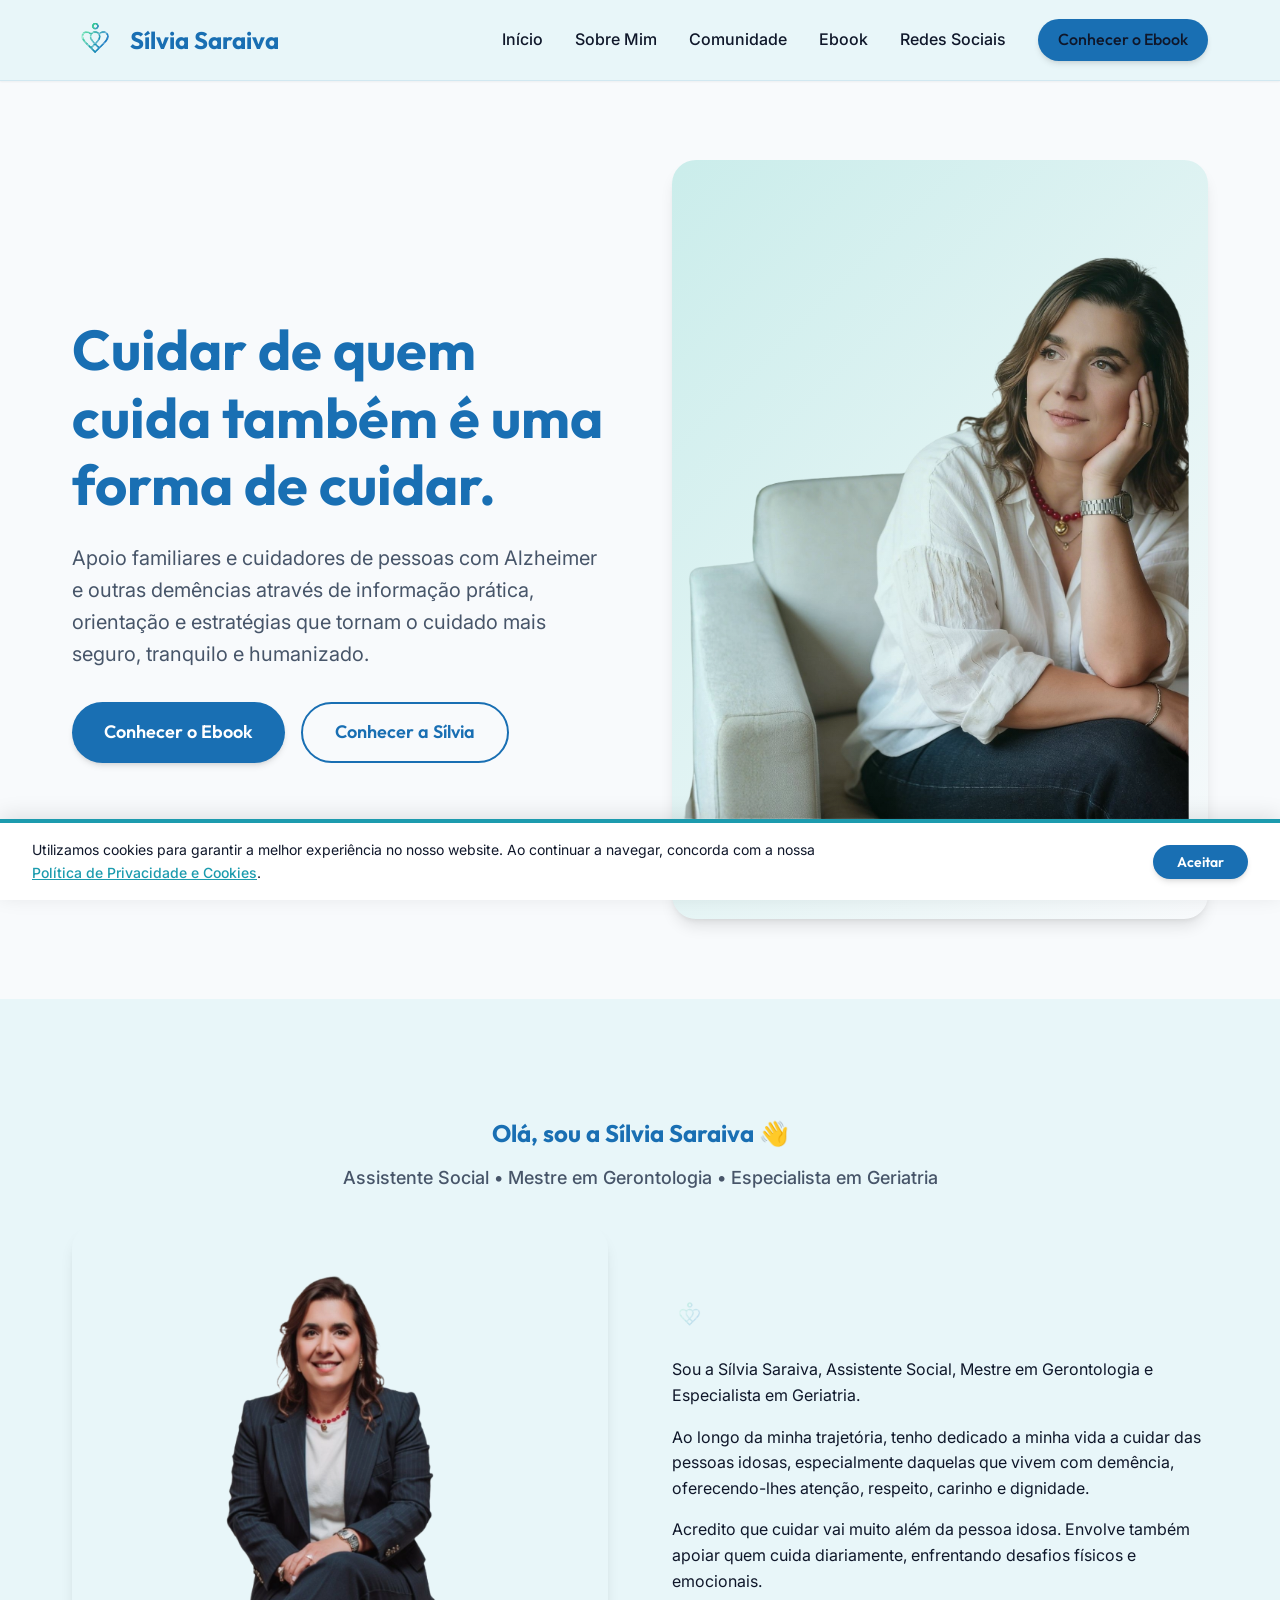
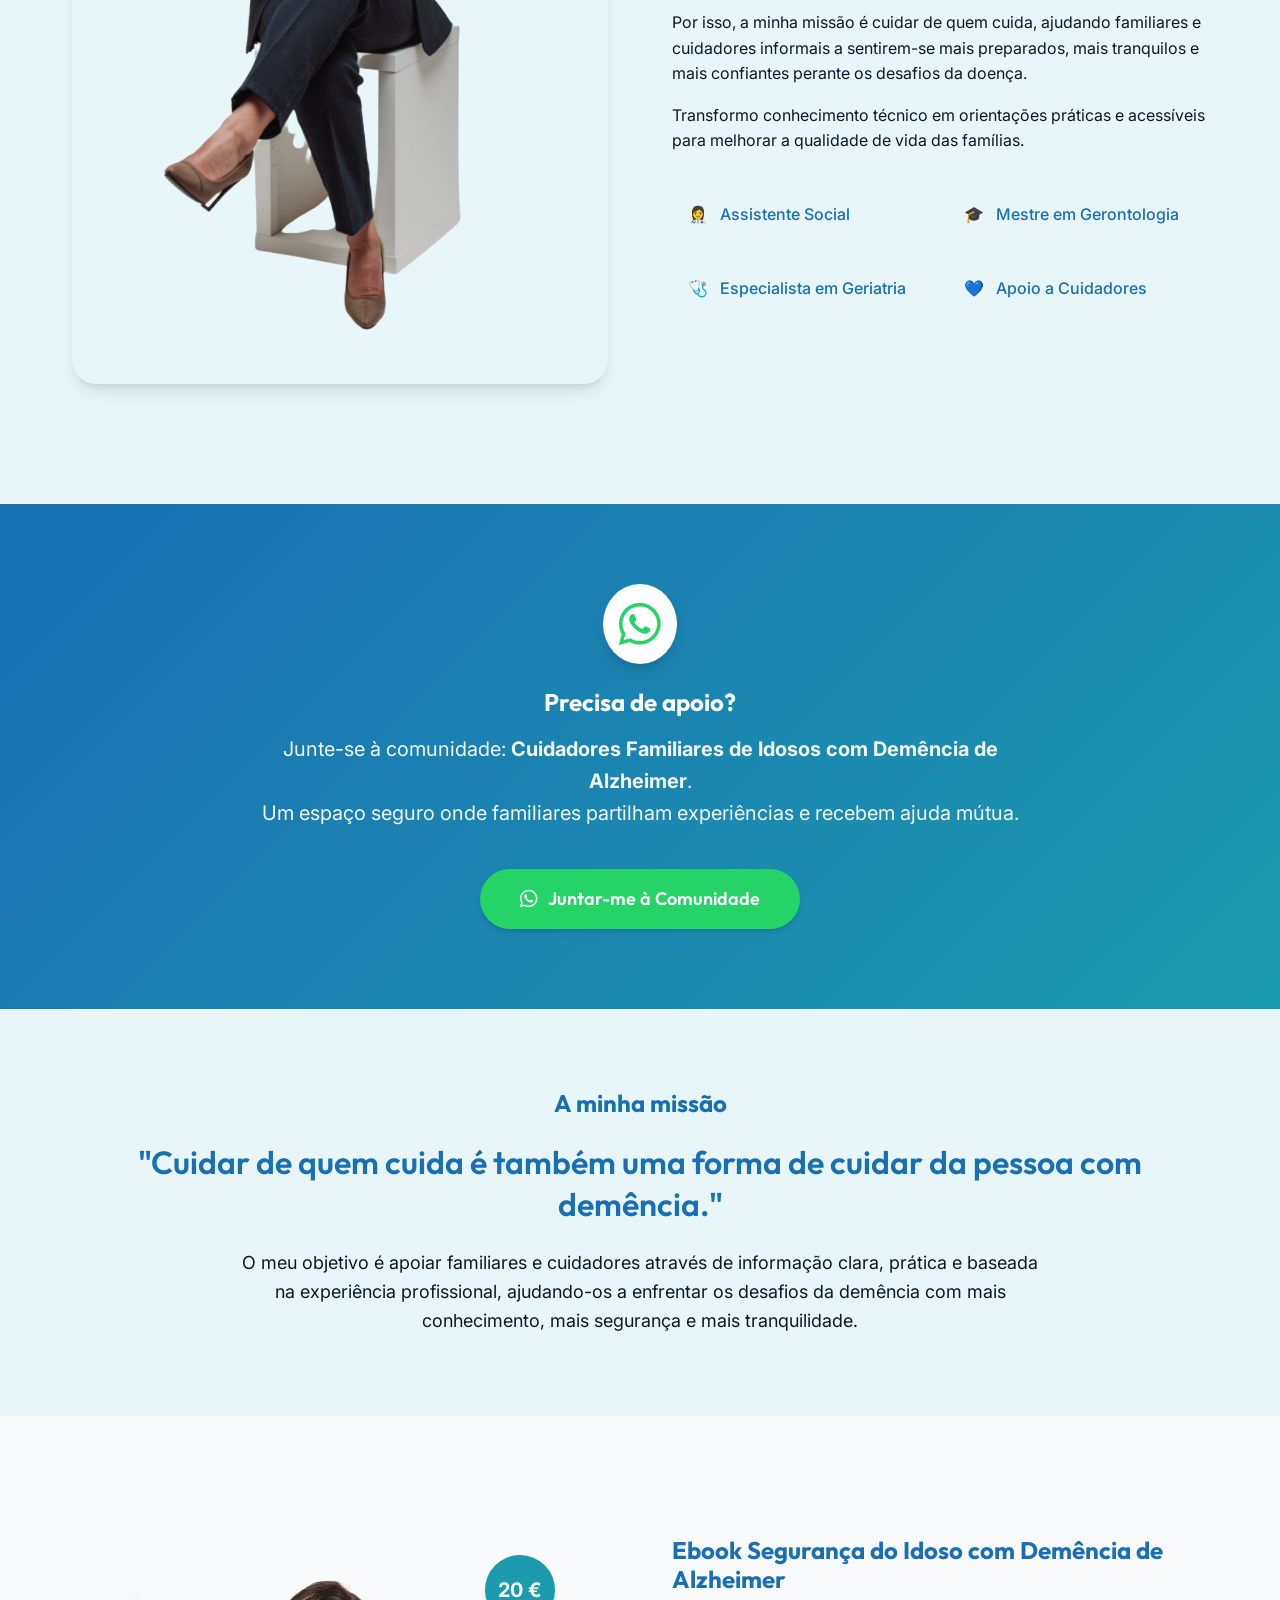
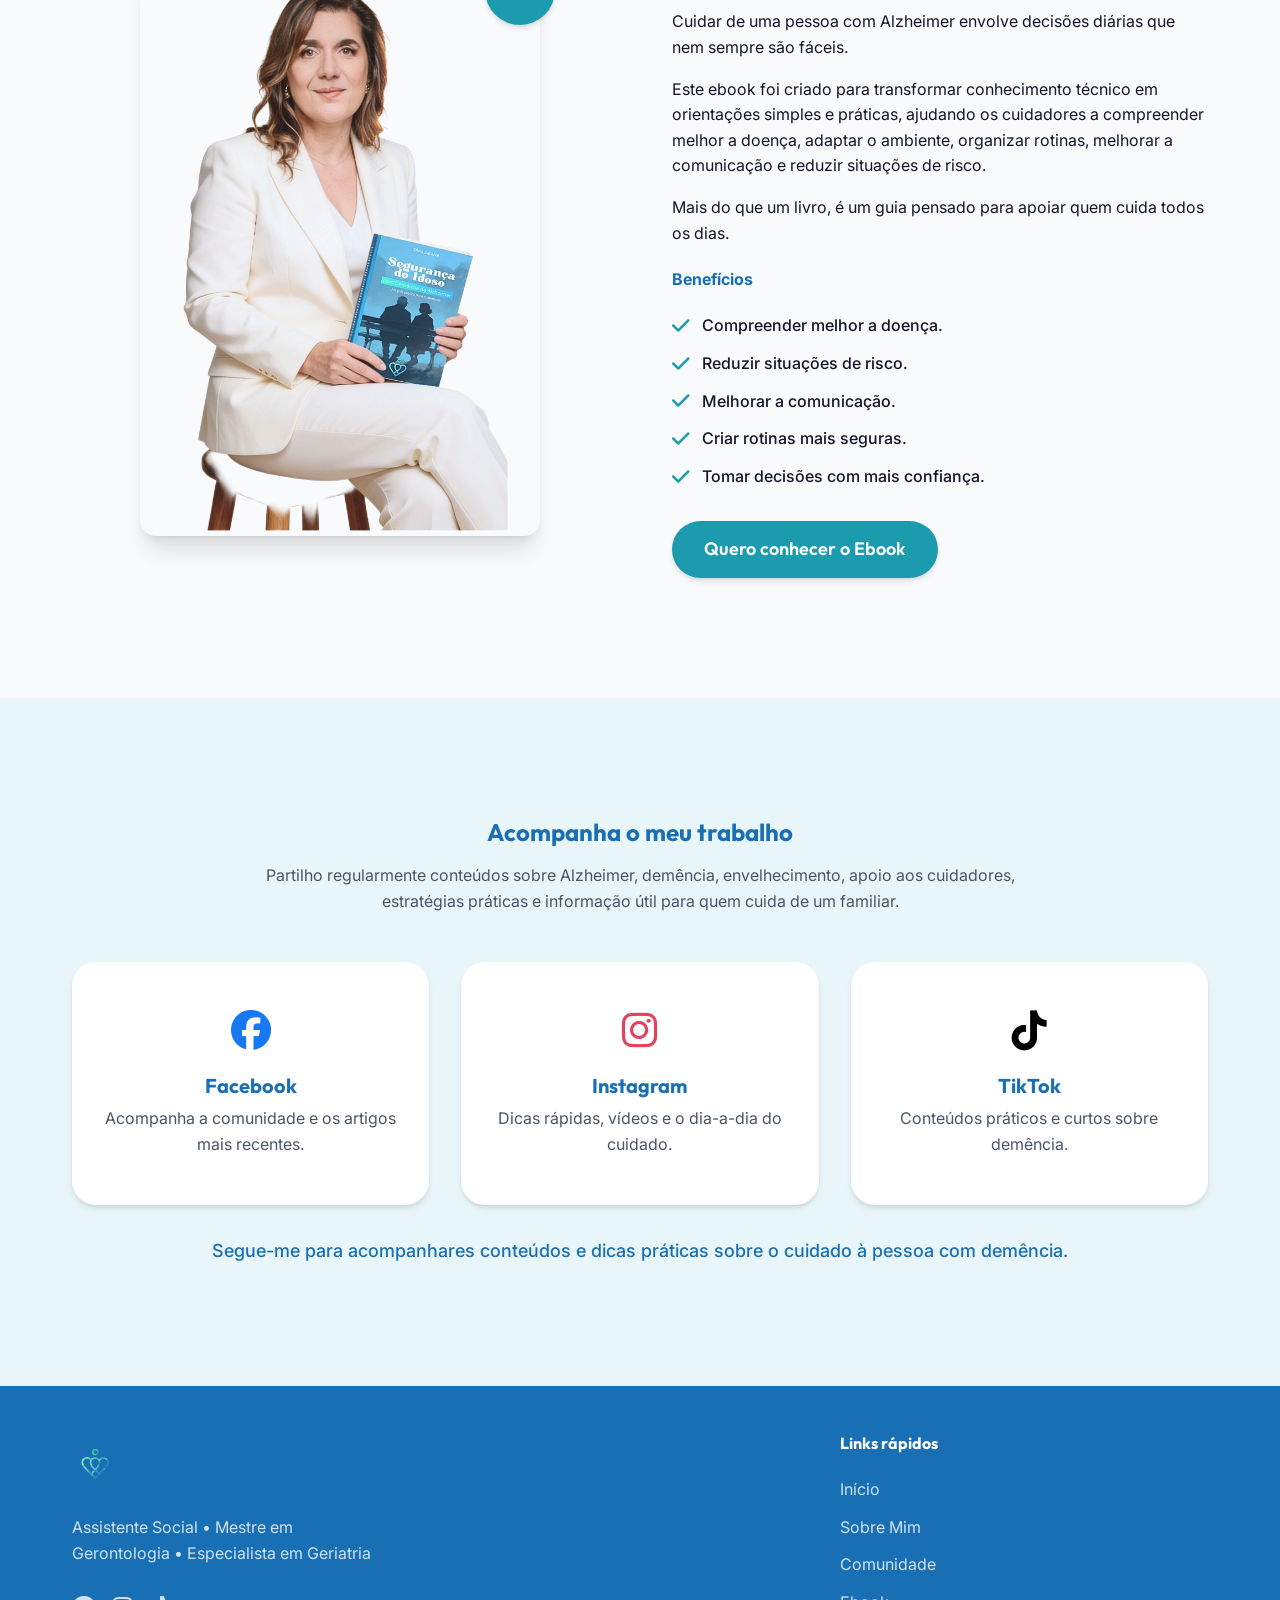
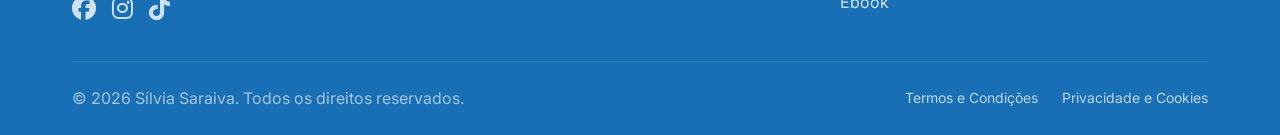
==== silvia-saraiva/index.html @ 33217991 "Add files via upload" ====
<!DOCTYPE html>
<html lang="pt-PT">
<head>
  <meta charset="UTF-8">
  <meta name="viewport" content="width=device-width, initial-scale=1.0">
  <title>Sílvia Saraiva - Apoio a Familiares e Cuidadores</title>
  <meta name="description" content="Assistente Social, Mestre em Gerontologia e Especialista em Geriatria. Apoio a familiares e cuidadores de pessoas com Alzheimer e outras demências.">
  
  <!-- Fonts -->
  <link rel="preconnect" href="https://fonts.googleapis.com">
  <link rel="preconnect" href="https://fonts.gstatic.com" crossorigin>
  <link href="https://fonts.googleapis.com/css2?family=Inter:wght@400;500;600&family=Outfit:wght@500;600;700&display=swap" rel="stylesheet">
  
  <!-- Icons -->
  <link rel="stylesheet" href="https://cdnjs.cloudflare.com/ajax/libs/font-awesome/6.4.0/css/all.min.css">
  
  <!-- CSS -->
  <link rel="stylesheet" href="css/variables.css">
  <link rel="stylesheet" href="css/styles.css">
</head>
<body>

  <!-- Navbar -->
  <nav class="navbar">
    <div class="container">
      <a href="#" class="logo" style="display: flex; align-items: center; gap: 0.75rem;">
        <img src="assets/images/media__1782418586948.png" alt="Sílvia Saraiva Logo" style="height: 65px;">
        <span style="font-size: 1.5rem; font-weight: 700; color: var(--color-primary);">Sílvia Saraiva</span>
      </a>
      
      <button class="mobile-menu-btn">
        <i class="fa-solid fa-bars"></i>
      </button>

      <ul class="nav-links">
        <li><a href="#inicio">Início</a></li>
        <li><a href="#sobre">Sobre Mim</a></li>
        <li><a href="#comunidade">Comunidade</a></li>
        <li><a href="#ebook">Ebook</a></li>
        <li><a href="#redes-sociais">Redes Sociais</a></li>
        <li>
          <a href="ebook.html" class="btn btn-primary nav-cta">Conhecer o Ebook</a>
        </li>
      </ul>
    </div>
  </nav>

  <!-- 1. Hero Section -->
  <section id="inicio" class="hero">
    <div class="container grid-2">
      <div class="hero-content fade-in">
        <h1>Cuidar de quem cuida também é uma forma de cuidar.</h1>
        <p>Apoio familiares e cuidadores de pessoas com Alzheimer e outras demências através de informação prática, orientação e estratégias que tornam o cuidado mais seguro, tranquilo e humanizado.</p>
        <div class="hero-btns">
          <a href="ebook.html" class="btn btn-primary">Conhecer o Ebook</a>
          <a href="#sobre" class="btn btn-secondary">Conhecer a Sílvia</a>
        </div>
      </div>
      <div class="hero-image-wrapper fade-in">
        <img src="assets/images/media__1782418587481.png" alt="Sílvia Saraiva" loading="lazy">
      </div>
    </div>
  </section>

  <!-- 2. Quem sou eu -->
  <section id="sobre" class="section-light">
    <div class="container">
      <div class="text-center mb-4 fade-in">
        <h2>Olá, sou a Sílvia Saraiva 👋</h2>
        <p class="text-muted text-primary" style="font-weight: 500; font-size: 1.125rem;">Assistente Social • Mestre em Gerontologia • Especialista em Geriatria</p>
      </div>

      <div class="grid-2 mt-4 fade-in">
        <div class="about-image-wrapper">
          <img src="assets/images/media__1782418587384.png" alt="Sílvia Saraiva" class="about-image" loading="lazy">
        </div>
        
        <div class="about-content">
          <img src="assets/images/media__1782418586948.png" alt="Logo Detalhe" style="height: 50px; opacity: 0.2; margin-bottom: 1rem;">
          <p class="mb-2">Sou a Sílvia Saraiva, Assistente Social, Mestre em Gerontologia e Especialista em Geriatria.</p>
          <p class="mb-2">Ao longo da minha trajetória, tenho dedicado a minha vida a cuidar das pessoas idosas, especialmente daquelas que vivem com demência, oferecendo-lhes atenção, respeito, carinho e dignidade.</p>
          <p class="mb-2">Acredito que cuidar vai muito além da pessoa idosa. Envolve também apoiar quem cuida diariamente, enfrentando desafios físicos e emocionais.</p>
          <p class="mb-2">Por isso, a minha missão é cuidar de quem cuida, ajudando familiares e cuidadores informais a sentirem-se mais preparados, mais tranquilos e mais confiantes perante os desafios da doença.</p>
          <p class="mb-3">Transformo conhecimento técnico em orientações práticas e acessíveis para melhorar a qualidade de vida das famílias.</p>
          
          <div class="about-cards">
            <div class="about-card-mini">
              <span>👩‍⚕️</span> Assistente Social
            </div>
            <div class="about-card-mini">
              <span>🎓</span> Mestre em Gerontologia
            </div>
            <div class="about-card-mini">
              <span>🩺</span> Especialista em Geriatria
            </div>
            <div class="about-card-mini">
              <span>💙</span> Apoio a Cuidadores
            </div>
          </div>
        </div>
      </div>
    </div>
  </section>

  <!-- 2.5. Comunidade WhatsApp -->
  <section id="comunidade" style="background: linear-gradient(135deg, var(--color-primary) 0%, var(--color-tertiary) 100%); color: white; padding: 80px 0;">
    <div class="container text-center fade-in">
      <div style="display: inline-block; background: white; padding: 1rem; border-radius: 50%; box-shadow: var(--shadow-lg); margin-bottom: 1.5rem;">
        <i class="fa-brands fa-whatsapp" style="font-size: 3rem; color: #25D366; display: block; line-height: 1;"></i>
      </div>
      <h2 style="color: white; margin-bottom: 1rem;">Precisa de apoio?</h2>
      <p style="font-size: 1.25rem; max-width: 800px; margin: 0 auto 2.5rem; opacity: 0.95;">
        Junte-se à comunidade: <strong>Cuidadores Familiares de Idosos com Demência de Alzheimer</strong>.<br>
        Um espaço seguro onde familiares partilham experiências e recebem ajuda mútua.
      </p>
      <a href="https://chat.whatsapp.com/IsNj4uRVnmv7LRQYrrExJA" target="_blank" class="btn" style="background-color: #25D366; color: white; box-shadow: var(--shadow-md); font-weight: 600; padding: 1rem 2.5rem;">
        <i class="fa-brands fa-whatsapp" style="margin-right: 10px; font-size: 1.25rem;"></i> Juntar-me à Comunidade
      </a>
    </div>
  </section>

  <!-- 3. A Minha Missão -->
  <section class="section-light" style="background-color: var(--color-background-alt); padding: 80px 0;">
    <div class="container text-center fade-in">
      <h2 class="mb-3">A minha missão</h2>
      <div class="mission-quote">
        "Cuidar de quem cuida é também uma forma de cuidar da pessoa com demência."
      </div>
      <p style="max-width: 800px; margin: 0 auto; font-size: 1.125rem;">
        O meu objetivo é apoiar familiares e cuidadores através de informação clara, prática e baseada na experiência profissional, ajudando-os a enfrentar os desafios da demência com mais conhecimento, mais segurança e mais tranquilidade.
      </p>
    </div>
  </section>

  <!-- 4. Ebook em Destaque -->
  <section id="ebook">
    <div class="container grid-2 fade-in">
      <div class="ebook-image-wrapper text-center">
        <div style="display: inline-block; position: relative; max-width: 100%;">
          <img src="assets/images/media__1782418587411.png" alt="Capa Ebook Segurança do Idoso com Demência de Alzheimer" class="ebook-feature-image" loading="lazy" style="width: 100%; max-width: 400px; margin: 0 auto;">
          <div class="price-badge">20 €</div>
        </div>
      </div>
      
      <div class="ebook-content">
        <h2>Ebook Segurança do Idoso com Demência de Alzheimer</h2>
        <p class="mb-2">Cuidar de uma pessoa com Alzheimer envolve decisões diárias que nem sempre são fáceis.</p>
        <p class="mb-2">Este ebook foi criado para transformar conhecimento técnico em orientações simples e práticas, ajudando os cuidadores a compreender melhor a doença, adaptar o ambiente, organizar rotinas, melhorar a comunicação e reduzir situações de risco.</p>
        <p class="mb-3">Mais do que um livro, é um guia pensado para apoiar quem cuida todos os dias.</p>
        
        <h4 style="margin-bottom: 0.5rem; font-family: var(--font-secondary);">Benefícios</h4>
        <ul class="benefits-list">
          <li><i class="fa-solid fa-check"></i> Compreender melhor a doença.</li>
          <li><i class="fa-solid fa-check"></i> Reduzir situações de risco.</li>
          <li><i class="fa-solid fa-check"></i> Melhorar a comunicação.</li>
          <li><i class="fa-solid fa-check"></i> Criar rotinas mais seguras.</li>
          <li><i class="fa-solid fa-check"></i> Tomar decisões com mais confiança.</li>
        </ul>
        
        <a href="ebook.html" class="btn btn-tertiary">Quero conhecer o Ebook</a>
      </div>
    </div>
  </section>

  <!-- 5. Redes Sociais -->
  <section id="redes-sociais" class="section-light">
    <div class="container text-center fade-in">
      <h2 class="mb-2">Acompanha o meu trabalho</h2>
      <p class="text-muted" style="max-width: 800px; margin: 0 auto;">Partilho regularmente conteúdos sobre Alzheimer, demência, envelhecimento, apoio aos cuidadores, estratégias práticas e informação útil para quem cuida de um familiar.</p>
      
      <div class="social-grid">
        <a href="https://www.facebook.com/silviaalexandra.saraiva" target="_blank" class="card social-card fade-in">
          <i class="fa-brands fa-facebook card-icon" style="color: #1877F2;"></i>
          <h3 class="card-title">Facebook</h3>
          <p class="text-muted">Acompanha a comunidade e os artigos mais recentes.</p>
        </a>
        
        <a href="https://www.instagram.com/_saraivasilvia/" target="_blank" class="card social-card fade-in" style="transition-delay: 0.1s;">
          <i class="fa-brands fa-instagram card-icon" style="color: #E4405F;"></i>
          <h3 class="card-title">Instagram</h3>
          <p class="text-muted">Dicas rápidas, vídeos e o dia-a-dia do cuidado.</p>
        </a>
        
        <a href="https://www.tiktok.com/@79ssaraiva?lang=pt-BR" target="_blank" class="card social-card fade-in" style="transition-delay: 0.2s;">
          <i class="fa-brands fa-tiktok card-icon" style="color: #000000;"></i>
          <h3 class="card-title">TikTok</h3>
          <p class="text-muted">Conteúdos práticos e curtos sobre demência.</p>
        </a>
      </div>
      
      <p class="mt-4 text-primary" style="font-weight: 500; font-size: 1.125rem;">
        Segue-me para acompanhares conteúdos e dicas práticas sobre o cuidado à pessoa com demência.
      </p>
    </div>
  </section>

  <!-- 6. Rodapé -->
  <!-- Rodapé -->
  <footer>
    <div class="container">
      <div class="footer-grid">
        <div class="footer-col">
          <div class="logo mb-2" style="color: white; display: flex; align-items: center; gap: 0.5rem;">
            <img src="assets/images/media__1782418586948.png" alt="Sílvia Saraiva Logo" style="height: 65px;"> 
          </div>
          <p style="color: rgba(255,255,255,0.8); max-width: 300px; margin-bottom: 1.5rem;">
            Assistente Social • Mestre em Gerontologia • Especialista em Geriatria
          </p>
          <div style="display: flex; gap: 1rem; font-size: 1.5rem;">
            <a href="https://www.facebook.com/silviaalexandra.saraiva" target="_blank" style="color: white; opacity: 0.8; transition: opacity 0.2s;"><i class="fa-brands fa-facebook"></i></a>
            <a href="https://www.instagram.com/_saraivasilvia/" target="_blank" style="color: white; opacity: 0.8; transition: opacity 0.2s;"><i class="fa-brands fa-instagram"></i></a>
            <a href="https://www.tiktok.com/@79ssaraiva?lang=pt-BR" target="_blank" style="color: white; opacity: 0.8; transition: opacity 0.2s;"><i class="fa-brands fa-tiktok"></i></a>
          </div>
        </div>
        
        <div class="footer-col">
          <h4>Links rápidos</h4>
          <ul class="footer-links">
            <li><a href="#inicio">Início</a></li>
            <li><a href="#sobre">Sobre Mim</a></li>
            <li><a href="#comunidade">Comunidade</a></li>
            <li><a href="ebook.html">Ebook</a></li>
          </ul>
        </div>
      </div>
      
      <div class="footer-bottom">
        <p>&copy; 2026 Sílvia Saraiva. Todos os direitos reservados.</p>
        <div class="footer-legal-links">
          <a href="termos.html">Termos e Condições</a>
          <a href="privacidade.html">Privacidade e Cookies</a>
        </div>
      </div>
    </div>
  </footer>

  <script src="js/main.js"></script>

  <!-- Cookie Banner -->
  <div id="cookie-banner" class="cookie-banner">
    <div class="cookie-banner-text">
      Utilizamos cookies para garantir a melhor experiência no nosso website. Ao continuar a navegar, concorda com a nossa 
      <a href="privacidade.html">Política de Privacidade e Cookies</a>.
    </div>
    <div class="cookie-banner-btn">
      <button id="accept-cookies" class="btn btn-primary" style="padding: 0.5rem 1.5rem; font-size: 0.875rem;">Aceitar</button>
    </div>
  </div>

  <script>
    document.addEventListener('DOMContentLoaded', function() {
      if (!localStorage.getItem('cookiesAccepted')) {
        setTimeout(() => {
          document.getElementById('cookie-banner').classList.add('show');
        }, 1000);
      }

      document.getElementById('accept-cookies').addEventListener('click', function() {
        localStorage.setItem('cookiesAccepted', 'true');
        document.getElementById('cookie-banner').classList.remove('show');
      });
    });
  </script>
</body>
</html>
---- silvia-saraiva/css/variables.css ----
:root {
  --color-primary: #196FB3; /* Azul do fundo do logo */
  --color-secondary: #27C5A9; /* Turquesa/Verde do topo do logo */
  --color-tertiary: #1C9BAE; /* Azul claro / Gradiente intermédio */
  --color-background: #F8FAFC;
  --color-background-alt: #E8F6F9; /* Azul bem claro derivado do logo */
  --color-surface: #FFFFFF;
  --color-text-main: #0F172A;
  --color-text-muted: #475569;
  
  --font-primary: 'Outfit', sans-serif;
  --font-secondary: 'Inter', sans-serif;
  
  --radius-sm: 8px;
  --radius-md: 16px;
  --radius-lg: 24px;
  --radius-full: 9999px;

  --shadow-sm: 0 1px 2px 0 rgb(0 0 0 / 0.05);
  --shadow-md: 0 4px 6px -1px rgb(0 0 0 / 0.1), 0 2px 4px -2px rgb(0 0 0 / 0.1);
  --shadow-lg: 0 10px 15px -3px rgb(0 0 0 / 0.1), 0 4px 6px -4px rgb(0 0 0 / 0.1);
  --shadow-hover: 0 20px 25px -5px rgb(0 0 0 / 0.1), 0 8px 10px -6px rgb(0 0 0 / 0.1);
  
  --transition: all 0.3s cubic-bezier(0.4, 0, 0.2, 1);
  --spacing-section: 120px;
}
---- silvia-saraiva/css/styles.css ----
* {
  margin: 0;
  padding: 0;
  box-sizing: border-box;
}

html {
  scroll-behavior: smooth;
  font-size: 16px;
}

body {
  font-family: var(--font-secondary);
  color: var(--color-text-main);
  background-color: var(--color-background);
  line-height: 1.6;
  overflow-x: hidden;
  width: 100%;
  overflow-wrap: break-word;
  word-wrap: break-word;
}

h1, h2, h3, h4, h5, h6 {
  font-family: var(--font-primary);
  color: var(--color-primary);
  line-height: 1.2;
  margin-bottom: 1rem;
}

a {
  text-decoration: none;
  color: inherit;
  transition: var(--transition);
}

ul {
  list-style: none;
}

img {
  max-width: 100%;
  height: auto;
  display: block;
}

.container {
  width: 100%;
  max-width: 1200px;
  margin: 0 auto;
  padding: 0 2rem;
}

/* Typography */
.text-center { text-align: center; }
.text-primary { color: var(--color-primary); }
.text-muted { color: var(--color-text-muted); }
.text-tertiary { color: var(--color-tertiary); }
.mb-1 { margin-bottom: 0.5rem; }
.mb-2 { margin-bottom: 1rem; }
.mb-3 { margin-bottom: 1.5rem; }
.mb-4 { margin-bottom: 2rem; }
.mt-4 { margin-top: 2rem; }

/* Buttons */
.btn {
  display: inline-flex;
  align-items: center;
  justify-content: center;
  padding: 0.875rem 2rem;
  border-radius: var(--radius-full);
  font-weight: 600;
  font-family: var(--font-primary);
  transition: var(--transition);
  cursor: pointer;
  border: none;
  font-size: 1.125rem;
}

.btn-primary {
  background-color: var(--color-primary);
  color: var(--color-surface);
  box-shadow: var(--shadow-md);
}

.btn-primary:hover {
  background-color: #112643;
  transform: translateY(-2px);
  box-shadow: var(--shadow-hover);
}

.btn-secondary {
  background-color: transparent;
  color: var(--color-primary);
  border: 2px solid var(--color-primary);
}

.btn-secondary:hover {
  background-color: var(--color-primary);
  color: var(--color-surface);
}

.btn-tertiary {
  background-color: var(--color-tertiary);
  color: var(--color-surface);
  box-shadow: var(--shadow-md);
}

.btn-tertiary:hover {
  background-color: #0f9384;
  transform: translateY(-2px);
  box-shadow: var(--shadow-hover);
}

/* Navbar */
.navbar {
  position: fixed;
  top: 0;
  left: 0;
  width: 100%;
  background: rgba(232, 246, 249, 0.98); /* var(--color-background-alt) com opacidade */
  backdrop-filter: blur(10px);
  z-index: 1000;
  box-shadow: var(--shadow-sm);
  border-bottom: 1px solid rgba(25, 111, 179, 0.1);
  transition: var(--transition);
}

.navbar .container {
  display: flex;
  justify-content: space-between;
  align-items: center;
  height: 80px;
}

.logo {
  font-family: var(--font-primary);
  font-weight: 700;
  font-size: 1.5rem;
  color: var(--color-primary);
  display: flex;
  align-items: center;
  gap: 0.5rem;
}

.nav-links {
  display: flex;
  gap: 2rem;
  align-items: center;
}

.nav-links a {
  font-weight: 500;
  color: var(--color-text-main);
}

.nav-links a:hover {
  color: var(--color-tertiary);
}

.nav-cta {
  padding: 0.5rem 1.25rem;
  font-size: 1rem;
}

.mobile-menu-btn {
  display: none;
  background: none;
  border: none;
  font-size: 1.5rem;
  color: var(--color-primary);
  cursor: pointer;
}

/* Sections */
section {
  padding: var(--spacing-section) 0;
}

.section-light {
  background-color: var(--color-background-alt);
}

.grid-2 {
  display: grid;
  grid-template-columns: 1fr 1fr;
  gap: 4rem;
  align-items: center;
}

/* Cards */
.card {
  background: var(--color-surface);
  padding: 2rem;
  border-radius: var(--radius-lg);
  box-shadow: var(--shadow-md);
  transition: var(--transition);
  height: 100%;
  display: flex;
  flex-direction: column;
}

.card:hover {
  transform: translateY(-5px);
  box-shadow: var(--shadow-lg);
}

.card-icon {
  font-size: 2.5rem;
  margin-bottom: 1rem;
  color: var(--color-tertiary);
}

.card-title {
  font-size: 1.25rem;
  margin-bottom: 0.5rem;
}

/* Animations */
.fade-in {
  opacity: 0;
  transform: translateY(20px);
  transition: opacity 0.8s ease-out, transform 0.8s ease-out;
}

.fade-in.visible {
  opacity: 1;
  transform: translateY(0);
}

/* Footer */
footer {
  background-color: var(--color-primary);
  color: var(--color-surface);
  padding: 3rem 0 1.5rem;
}

.footer-grid {
  display: grid;
  grid-template-columns: 2fr 1fr;
  gap: 2rem;
  margin-bottom: 2rem;
}

.footer-col h4 {
  color: var(--color-surface);
  margin-bottom: 1.5rem;
}

.footer-links li {
  margin-bottom: 0.75rem;
}

.footer-links a {
  color: rgba(255, 255, 255, 0.8);
}

.footer-links a:hover {
  color: var(--color-tertiary);
}

.footer-bottom {
  text-align: center;
  padding-top: 1.5rem;
  border-top: 1px solid rgba(255,255,255,0.1);
  color: rgba(255,255,255,0.6);
  display: flex;
  justify-content: space-between;
  align-items: center;
  flex-wrap: wrap;
  gap: 1rem;
}

.footer-legal-links {
  display: flex;
  gap: 1.5rem;
}

.footer-legal-links a {
  color: rgba(255,255,255,0.7);
  font-size: 0.875rem;
}

.footer-legal-links a:hover {
  color: white;
  text-decoration: underline;
}

@media (max-width: 768px) {
  .footer-grid {
    grid-template-columns: 1fr;
    gap: 2rem;
  }
  .footer-bottom {
    flex-direction: column;
  }
}

/* Responsive */
@media (max-width: 992px) {
  .grid-2 {
    grid-template-columns: 1fr;
    gap: 3rem;
  }
  
  :root {
    --spacing-section: 80px;
  }
}

@media (max-width: 768px) {
  .nav-links {
    display: none; /* Hide on mobile, you could implement a hamburger menu later */
  }
  
  .mobile-menu-btn {
    display: block;
  }
  
  h1 { font-size: 2.25rem !important; }
  h2 { font-size: 1.75rem !important; }
  
  .btn { padding: 0.75rem 1.5rem; font-size: 1rem; }
  
  .container { padding: 0 1.25rem; }
}

@media (max-width: 480px) {
  h1 { font-size: 1.875rem !important; }
  h2 { font-size: 1.5rem !important; }
  
  .about-cards {
    grid-template-columns: 1fr;
  }
  
  .grid-2 {
    gap: 2rem;
  }
  
  .hero {
    padding-top: 120px;
    padding-bottom: 60px;
  }
}

/* Utilities adicionais para responsividade inline */
@media (max-width: 768px) {
  .p-responsive { padding: 1.5rem !important; }
  .text-responsive { font-size: 3rem !important; }
  .modal-content { padding: 1.5rem !important; }
  .grid-2 { gap: 1.5rem !important; }
}

/* Specific Section Styles */

/* Hero */
.hero {
  padding-top: 160px;
  padding-bottom: 80px;
  min-height: 100vh;
  display: flex;
  align-items: center;
}

.hero h1 {
  font-size: 3.5rem;
  margin-bottom: 1.5rem;
}

.hero p {
  font-size: 1.25rem;
  color: var(--color-text-muted);
  margin-bottom: 2rem;
}

.hero-btns {
  display: flex;
  gap: 1rem;
  flex-wrap: wrap;
}

.hero-image-wrapper {
  position: relative;
  border-radius: var(--radius-lg);
  overflow: hidden;
  box-shadow: var(--shadow-lg);
}

.hero-image-wrapper::after {
  content: '';
  position: absolute;
  top: 0; left: 0; width: 100%; height: 100%;
  background: linear-gradient(135deg, rgba(20,184,166,0.2) 0%, rgba(255,255,255,0) 100%);
  pointer-events: none;
}

/* Sobre Mim */
.about-image {
  border-radius: var(--radius-lg);
  box-shadow: var(--shadow-lg);
}

.about-cards {
  display: grid;
  grid-template-columns: 1fr 1fr;
  gap: 1rem;
  margin-top: 2rem;
}

.about-card-mini {
  background: var(--color-background-alt);
  padding: 1rem;
  border-radius: var(--radius-md);
  display: flex;
  align-items: center;
  gap: 0.75rem;
  font-weight: 500;
  color: var(--color-primary);
}

/* Missão */
.mission-quote {
  font-family: var(--font-primary);
  font-size: 2rem;
  color: var(--color-primary);
  font-weight: 600;
  margin-bottom: 1.5rem;
  line-height: 1.3;
}

/* Ebook Feature */
.ebook-feature-image {
  border-radius: var(--radius-md);
  box-shadow: var(--shadow-hover);
  position: relative;
}

.price-badge {
  position: absolute;
  top: -15px;
  right: -15px;
  background: var(--color-tertiary);
  color: white;
  width: 70px;
  height: 70px;
  border-radius: 50%;
  display: flex;
  align-items: center;
  justify-content: center;
  font-weight: 700;
  font-size: 1.25rem;
  box-shadow: var(--shadow-md);
  z-index: 10;
}

.benefits-list {
  margin: 1.5rem 0 2rem;
}

.benefits-list li {
  display: flex;
  align-items: center;
  gap: 0.75rem;
  margin-bottom: 0.75rem;
  font-weight: 500;
}

.benefits-list li i {
  color: var(--color-tertiary);
  font-size: 1.25rem;
}

/* Social Cards */
.social-grid {
  display: grid;
  grid-template-columns: repeat(auto-fit, minmax(min(100%, 300px), 1fr));
  gap: 2rem;
  margin-top: 3rem;
}

.social-card {
  text-align: center;
  padding: 3rem 2rem;
  text-decoration: none;
  display: flex;
  flex-direction: column;
  align-items: center;
}

.social-card:hover .card-icon {
  transform: scale(1.1);
}

.social-card .card-icon {
  transition: var(--transition);
  margin-bottom: 1.5rem;
}

/* Accordion FAQ */
.accordion {
  margin-top: 2rem;
}

.accordion-item {
  background: var(--color-surface);
  border-radius: var(--radius-md);
  margin-bottom: 1rem;
  box-shadow: var(--shadow-sm);
  overflow: hidden;
}

.accordion-header {
  padding: 1.5rem;
  cursor: pointer;
  display: flex;
  justify-content: space-between;
  align-items: center;
  font-weight: 600;
  font-family: var(--font-primary);
  color: var(--color-primary);
}

.accordion-content {
  padding: 0 1.5rem;
  max-height: 0;
  overflow: hidden;
  transition: max-height 0.3s ease-out, padding 0.3s ease;
}

.accordion-item.active .accordion-content {
  padding: 0 1.5rem 1.5rem;
  max-height: 500px; /* arbitrary max height */
}

.accordion-icon {
  transition: transform 0.3s ease;
}

.accordion-item.active .accordion-icon {
  transform: rotate(180deg);
}

/* Forms */
.form-group {
  margin-bottom: 1.5rem;
}

.form-label {
  display: block;
  font-weight: 500;
  margin-bottom: 0.5rem;
  color: var(--color-primary);
}

.form-control {
  width: 100%;
  padding: 0.875rem 1rem;
  border: 1px solid #CBD5E1;
  border-radius: var(--radius-sm);
  font-family: var(--font-secondary);
  font-size: 1rem;
  transition: var(--transition);
}

.form-control:focus {
  outline: none;
  border-color: var(--color-tertiary);
  box-shadow: 0 0 0 3px rgba(20, 184, 166, 0.1);
}

.radio-group {
  display: flex;
  gap: 1.5rem;
}

.radio-label {
  display: flex;
  align-items: center;
  gap: 0.5rem;
  cursor: pointer;
}

/* Cookie Banner */
.cookie-banner {
  position: fixed;
  bottom: 0;
  left: 0;
  width: 100%;
  background-color: var(--color-surface);
  color: var(--color-text-main);
  padding: 1.5rem;
  box-shadow: 0 -4px 20px rgba(0,0,0,0.1);
  display: flex;
  flex-direction: column;
  align-items: center;
  justify-content: space-between;
  gap: 1rem;
  z-index: 9999;
  transform: translateY(100%);
  transition: transform 0.4s cubic-bezier(0.16, 1, 0.3, 1);
  border-top: 4px solid var(--color-tertiary);
}

.cookie-banner.show {
  transform: translateY(0);
}

.cookie-banner-text {
  font-size: 0.875rem;
  text-align: center;
  max-width: 800px;
}

.cookie-banner-text a {
  color: var(--color-tertiary);
  text-decoration: underline;
  font-weight: 500;
}

.cookie-banner-btn {
  white-space: nowrap;
}

@media (min-width: 768px) {
  .cookie-banner {
    flex-direction: row;
    padding: 1rem 2rem;
  }
  .cookie-banner-text {
    text-align: left;
  }
}
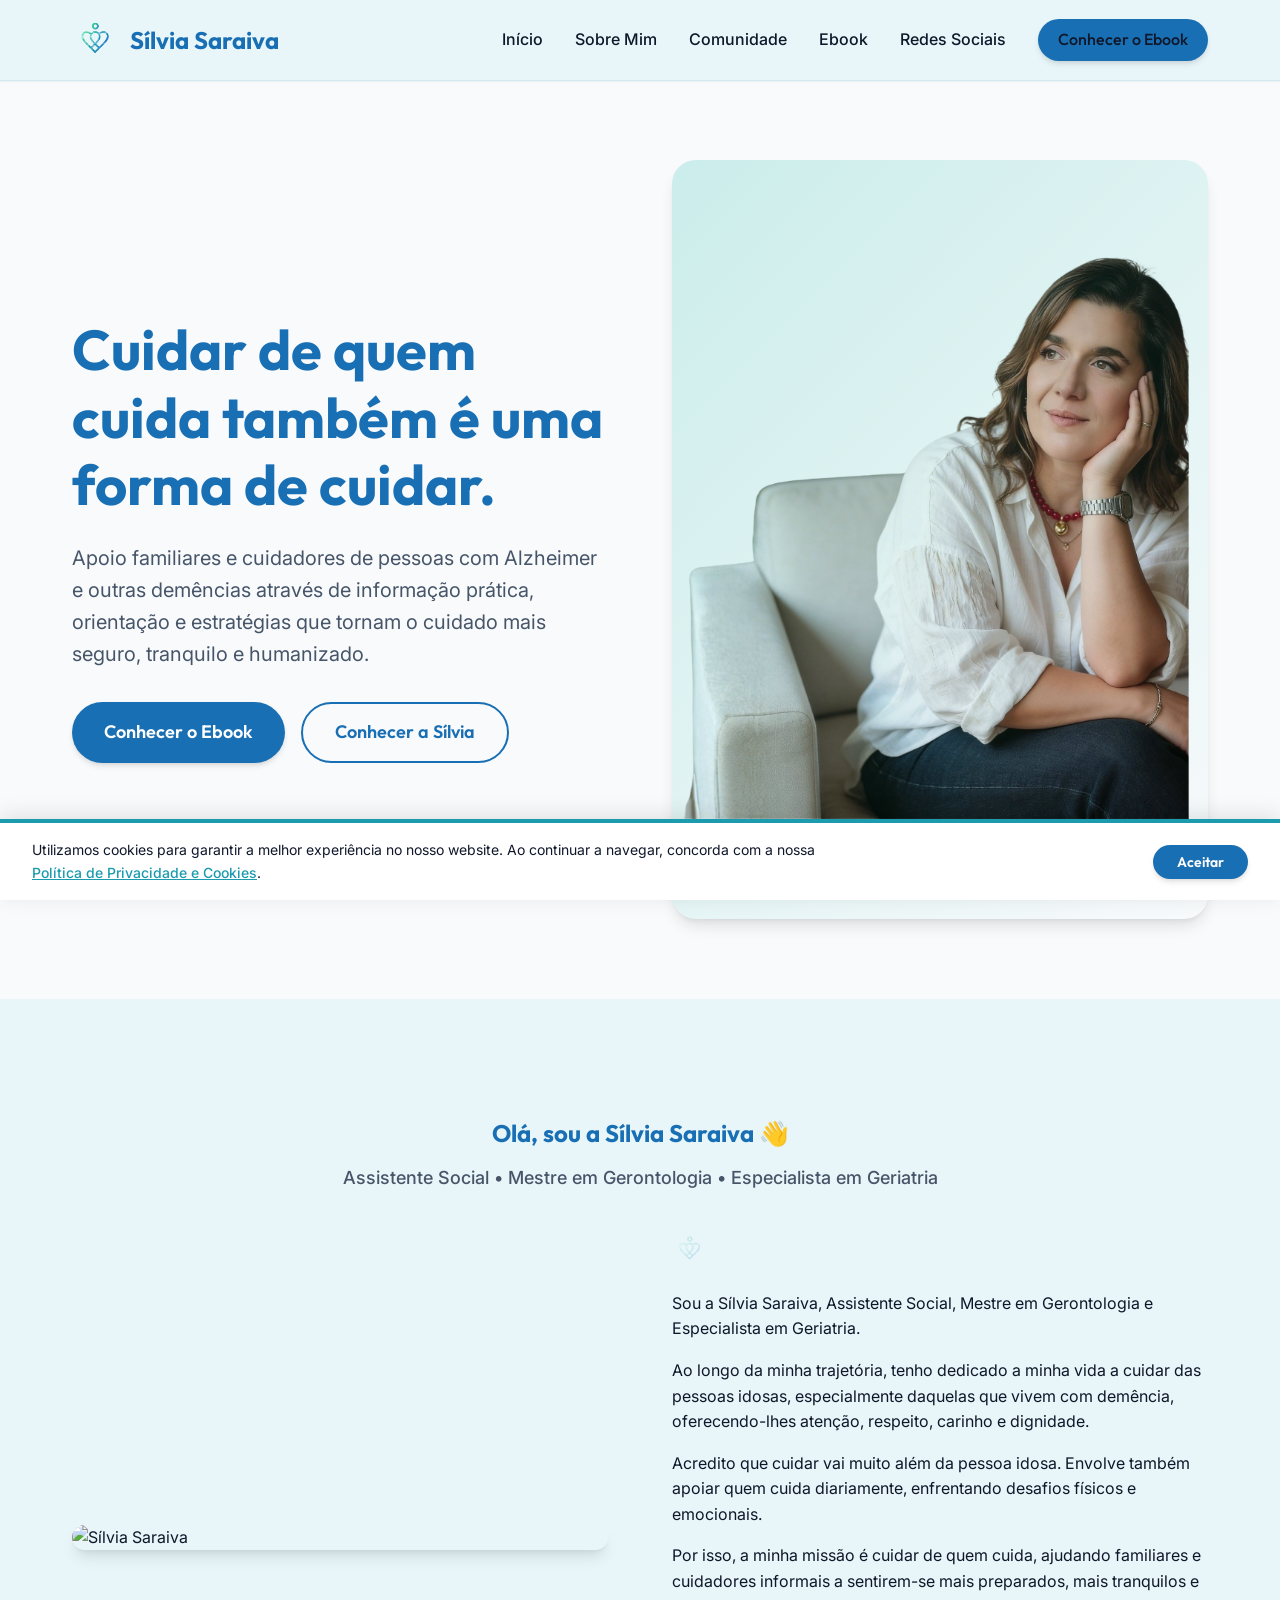
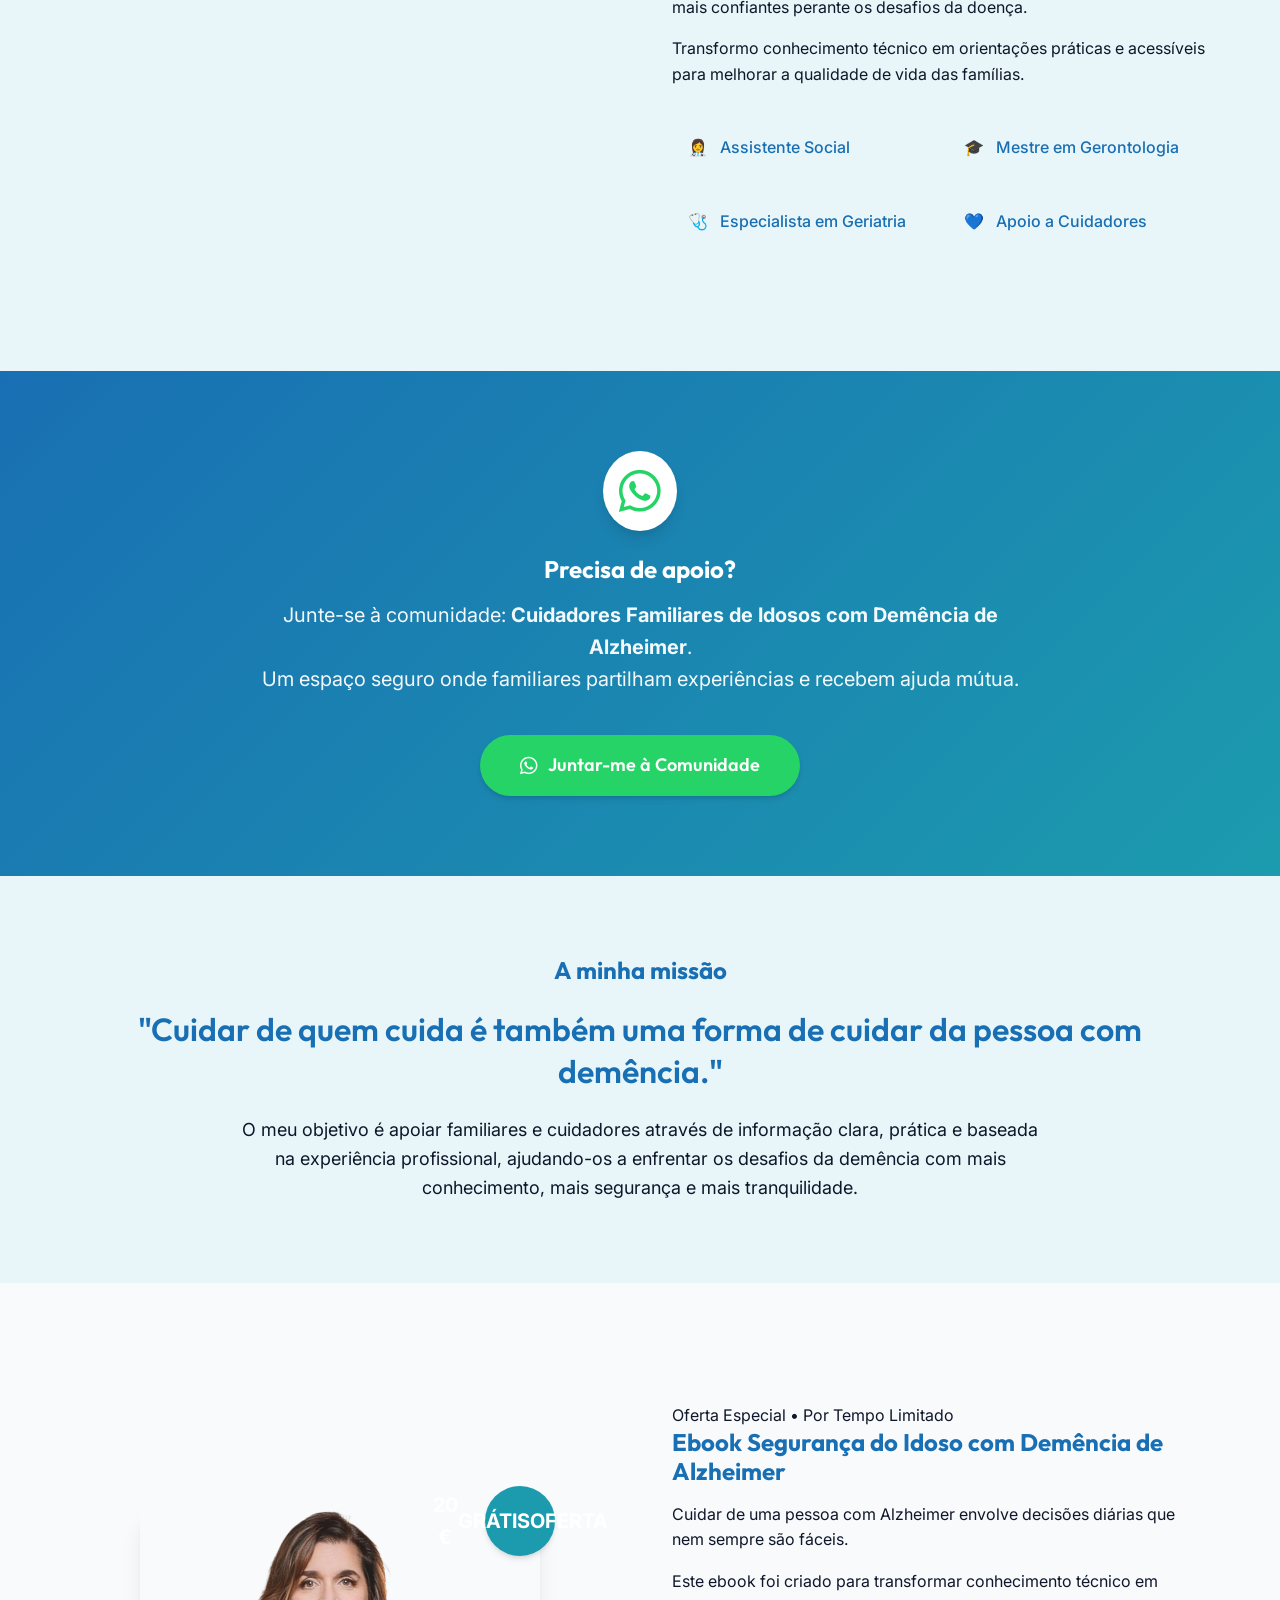
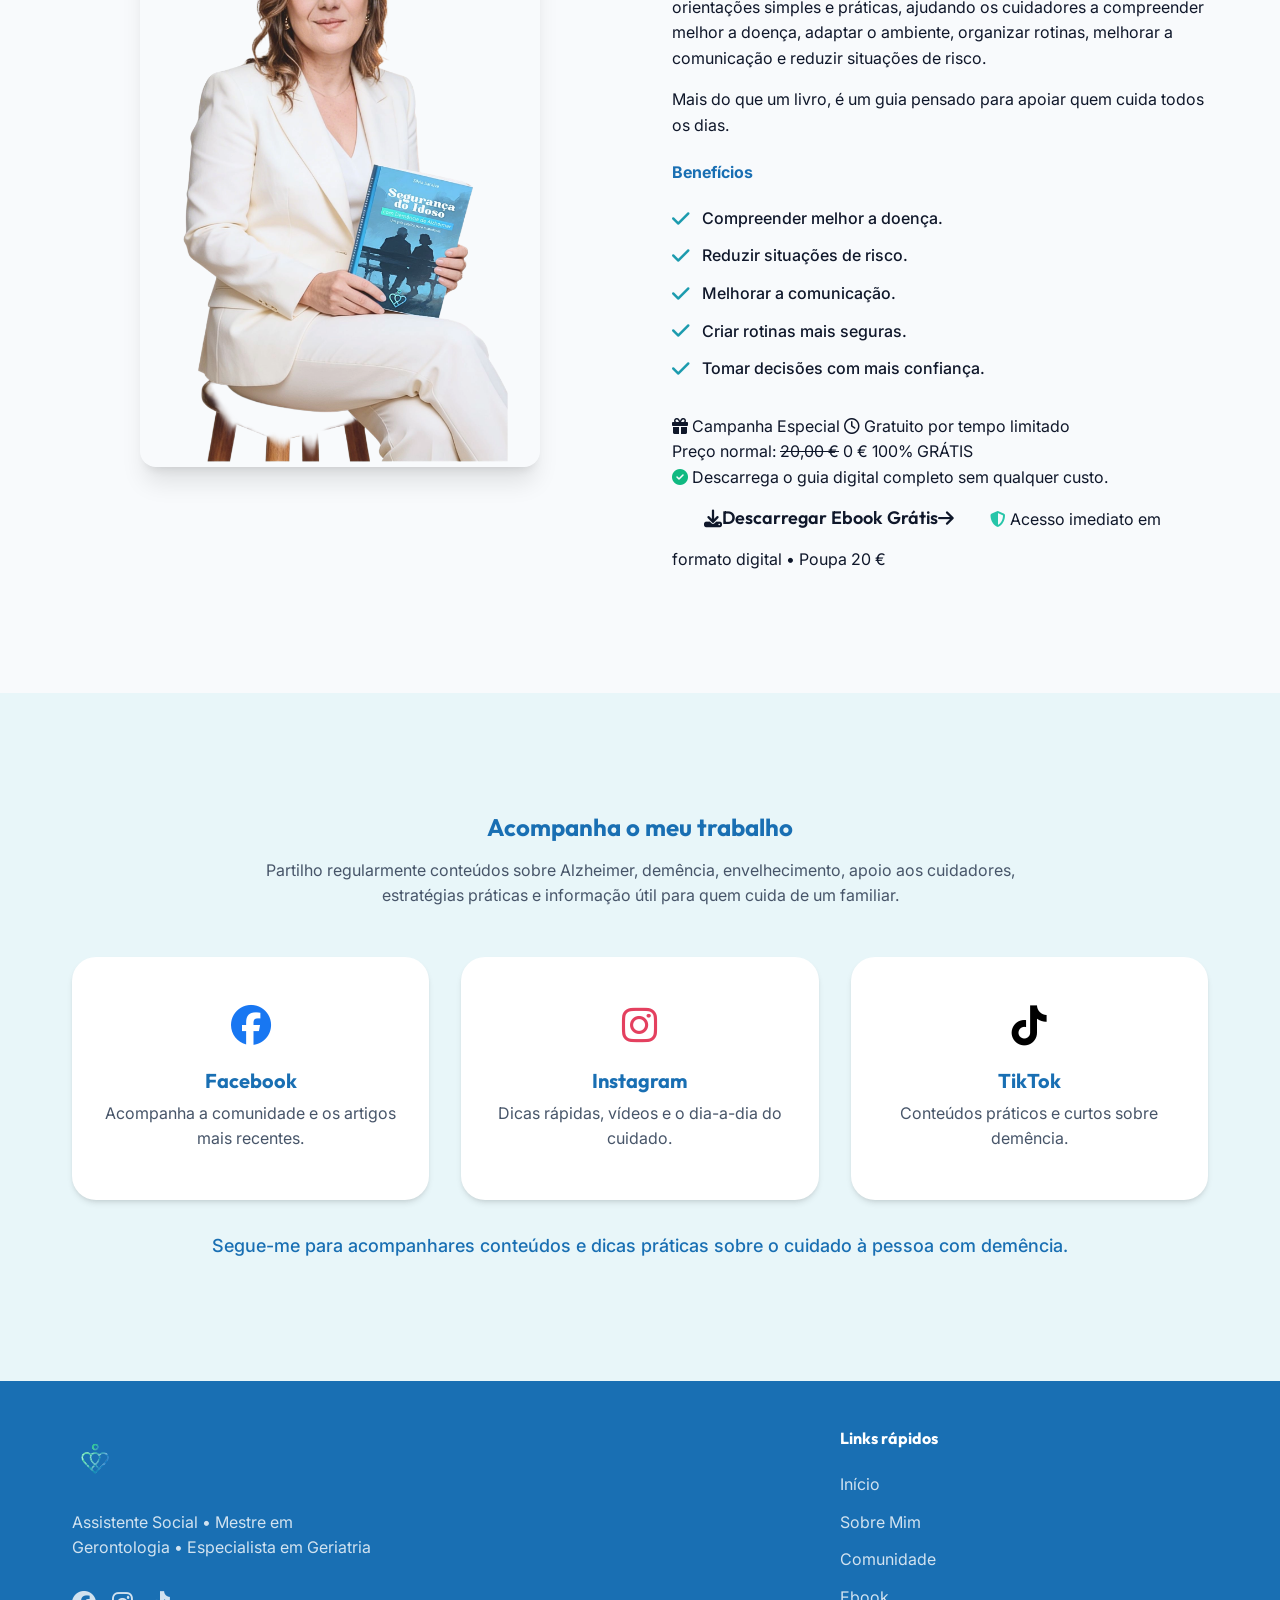
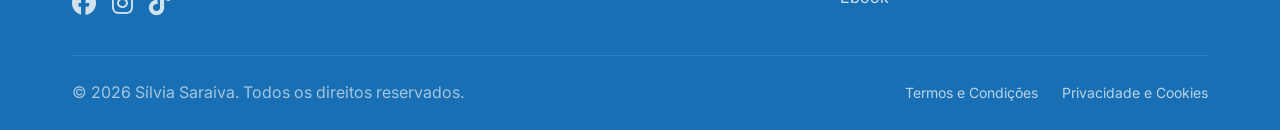
==== commit 9bb8e10d: "Add files via upload" ====
--- a/silvia-saraiva/index.html
+++ b/silvia-saraiva/index.html
@@ -1,265 +1,295 @@
-<!DOCTYPE html>
-<html lang="pt-PT">
-<head>
-  <meta charset="UTF-8">
-  <meta name="viewport" content="width=device-width, initial-scale=1.0">
-  <title>Sílvia Saraiva - Apoio a Familiares e Cuidadores</title>
-  <meta name="description" content="Assistente Social, Mestre em Gerontologia e Especialista em Geriatria. Apoio a familiares e cuidadores de pessoas com Alzheimer e outras demências.">
-  
-  <!-- Fonts -->
-  <link rel="preconnect" href="https://fonts.googleapis.com">
-  <link rel="preconnect" href="https://fonts.gstatic.com" crossorigin>
-  <link href="https://fonts.googleapis.com/css2?family=Inter:wght@400;500;600&family=Outfit:wght@500;600;700&display=swap" rel="stylesheet">
-  
-  <!-- Icons -->
-  <link rel="stylesheet" href="https://cdnjs.cloudflare.com/ajax/libs/font-awesome/6.4.0/css/all.min.css">
-  
-  <!-- CSS -->
-  <link rel="stylesheet" href="css/variables.css">
-  <link rel="stylesheet" href="css/styles.css">
-</head>
-<body>
-
-  <!-- Navbar -->
-  <nav class="navbar">
-    <div class="container">
-      <a href="#" class="logo" style="display: flex; align-items: center; gap: 0.75rem;">
-        <img src="assets/images/media__1782418586948.png" alt="Sílvia Saraiva Logo" style="height: 65px;">
-        <span style="font-size: 1.5rem; font-weight: 700; color: var(--color-primary);">Sílvia Saraiva</span>
-      </a>
-      
-      <button class="mobile-menu-btn">
-        <i class="fa-solid fa-bars"></i>
-      </button>
-
-      <ul class="nav-links">
-        <li><a href="#inicio">Início</a></li>
-        <li><a href="#sobre">Sobre Mim</a></li>
-        <li><a href="#comunidade">Comunidade</a></li>
-        <li><a href="#ebook">Ebook</a></li>
-        <li><a href="#redes-sociais">Redes Sociais</a></li>
-        <li>
-          <a href="ebook.html" class="btn btn-primary nav-cta">Conhecer o Ebook</a>
-        </li>
-      </ul>
-    </div>
-  </nav>
-
-  <!-- 1. Hero Section -->
-  <section id="inicio" class="hero">
-    <div class="container grid-2">
-      <div class="hero-content fade-in">
-        <h1>Cuidar de quem cuida também é uma forma de cuidar.</h1>
-        <p>Apoio familiares e cuidadores de pessoas com Alzheimer e outras demências através de informação prática, orientação e estratégias que tornam o cuidado mais seguro, tranquilo e humanizado.</p>
-        <div class="hero-btns">
-          <a href="ebook.html" class="btn btn-primary">Conhecer o Ebook</a>
-          <a href="#sobre" class="btn btn-secondary">Conhecer a Sílvia</a>
-        </div>
-      </div>
-      <div class="hero-image-wrapper fade-in">
-        <img src="assets/images/media__1782418587481.png" alt="Sílvia Saraiva" loading="lazy">
-      </div>
-    </div>
-  </section>
-
-  <!-- 2. Quem sou eu -->
-  <section id="sobre" class="section-light">
-    <div class="container">
-      <div class="text-center mb-4 fade-in">
-        <h2>Olá, sou a Sílvia Saraiva 👋</h2>
-        <p class="text-muted text-primary" style="font-weight: 500; font-size: 1.125rem;">Assistente Social • Mestre em Gerontologia • Especialista em Geriatria</p>
-      </div>
-
-      <div class="grid-2 mt-4 fade-in">
-        <div class="about-image-wrapper">
-          <img src="assets/images/media__1782418587384.png" alt="Sílvia Saraiva" class="about-image" loading="lazy">
-        </div>
-        
-        <div class="about-content">
-          <img src="assets/images/media__1782418586948.png" alt="Logo Detalhe" style="height: 50px; opacity: 0.2; margin-bottom: 1rem;">
-          <p class="mb-2">Sou a Sílvia Saraiva, Assistente Social, Mestre em Gerontologia e Especialista em Geriatria.</p>
-          <p class="mb-2">Ao longo da minha trajetória, tenho dedicado a minha vida a cuidar das pessoas idosas, especialmente daquelas que vivem com demência, oferecendo-lhes atenção, respeito, carinho e dignidade.</p>
-          <p class="mb-2">Acredito que cuidar vai muito além da pessoa idosa. Envolve também apoiar quem cuida diariamente, enfrentando desafios físicos e emocionais.</p>
-          <p class="mb-2">Por isso, a minha missão é cuidar de quem cuida, ajudando familiares e cuidadores informais a sentirem-se mais preparados, mais tranquilos e mais confiantes perante os desafios da doença.</p>
-          <p class="mb-3">Transformo conhecimento técnico em orientações práticas e acessíveis para melhorar a qualidade de vida das famílias.</p>
-          
-          <div class="about-cards">
-            <div class="about-card-mini">
-              <span>👩‍⚕️</span> Assistente Social
-            </div>
-            <div class="about-card-mini">
-              <span>🎓</span> Mestre em Gerontologia
-            </div>
-            <div class="about-card-mini">
-              <span>🩺</span> Especialista em Geriatria
-            </div>
-            <div class="about-card-mini">
-              <span>💙</span> Apoio a Cuidadores
-            </div>
-          </div>
-        </div>
-      </div>
-    </div>
-  </section>
-
-  <!-- 2.5. Comunidade WhatsApp -->
-  <section id="comunidade" style="background: linear-gradient(135deg, var(--color-primary) 0%, var(--color-tertiary) 100%); color: white; padding: 80px 0;">
-    <div class="container text-center fade-in">
-      <div style="display: inline-block; background: white; padding: 1rem; border-radius: 50%; box-shadow: var(--shadow-lg); margin-bottom: 1.5rem;">
-        <i class="fa-brands fa-whatsapp" style="font-size: 3rem; color: #25D366; display: block; line-height: 1;"></i>
-      </div>
-      <h2 style="color: white; margin-bottom: 1rem;">Precisa de apoio?</h2>
-      <p style="font-size: 1.25rem; max-width: 800px; margin: 0 auto 2.5rem; opacity: 0.95;">
-        Junte-se à comunidade: <strong>Cuidadores Familiares de Idosos com Demência de Alzheimer</strong>.<br>
-        Um espaço seguro onde familiares partilham experiências e recebem ajuda mútua.
-      </p>
-      <a href="https://chat.whatsapp.com/IsNj4uRVnmv7LRQYrrExJA" target="_blank" class="btn" style="background-color: #25D366; color: white; box-shadow: var(--shadow-md); font-weight: 600; padding: 1rem 2.5rem;">
-        <i class="fa-brands fa-whatsapp" style="margin-right: 10px; font-size: 1.25rem;"></i> Juntar-me à Comunidade
-      </a>
-    </div>
-  </section>
-
-  <!-- 3. A Minha Missão -->
-  <section class="section-light" style="background-color: var(--color-background-alt); padding: 80px 0;">
-    <div class="container text-center fade-in">
-      <h2 class="mb-3">A minha missão</h2>
-      <div class="mission-quote">
-        "Cuidar de quem cuida é também uma forma de cuidar da pessoa com demência."
-      </div>
-      <p style="max-width: 800px; margin: 0 auto; font-size: 1.125rem;">
-        O meu objetivo é apoiar familiares e cuidadores através de informação clara, prática e baseada na experiência profissional, ajudando-os a enfrentar os desafios da demência com mais conhecimento, mais segurança e mais tranquilidade.
-      </p>
-    </div>
-  </section>
-
-  <!-- 4. Ebook em Destaque -->
-  <section id="ebook">
-    <div class="container grid-2 fade-in">
-      <div class="ebook-image-wrapper text-center">
-        <div style="display: inline-block; position: relative; max-width: 100%;">
-          <img src="assets/images/media__1782418587411.png" alt="Capa Ebook Segurança do Idoso com Demência de Alzheimer" class="ebook-feature-image" loading="lazy" style="width: 100%; max-width: 400px; margin: 0 auto;">
-          <div class="price-badge">20 €</div>
-        </div>
-      </div>
-      
-      <div class="ebook-content">
-        <h2>Ebook Segurança do Idoso com Demência de Alzheimer</h2>
-        <p class="mb-2">Cuidar de uma pessoa com Alzheimer envolve decisões diárias que nem sempre são fáceis.</p>
-        <p class="mb-2">Este ebook foi criado para transformar conhecimento técnico em orientações simples e práticas, ajudando os cuidadores a compreender melhor a doença, adaptar o ambiente, organizar rotinas, melhorar a comunicação e reduzir situações de risco.</p>
-        <p class="mb-3">Mais do que um livro, é um guia pensado para apoiar quem cuida todos os dias.</p>
-        
-        <h4 style="margin-bottom: 0.5rem; font-family: var(--font-secondary);">Benefícios</h4>
-        <ul class="benefits-list">
-          <li><i class="fa-solid fa-check"></i> Compreender melhor a doença.</li>
-          <li><i class="fa-solid fa-check"></i> Reduzir situações de risco.</li>
-          <li><i class="fa-solid fa-check"></i> Melhorar a comunicação.</li>
-          <li><i class="fa-solid fa-check"></i> Criar rotinas mais seguras.</li>
-          <li><i class="fa-solid fa-check"></i> Tomar decisões com mais confiança.</li>
-        </ul>
-        
-        <a href="ebook.html" class="btn btn-tertiary">Quero conhecer o Ebook</a>
-      </div>
-    </div>
-  </section>
-
-  <!-- 5. Redes Sociais -->
-  <section id="redes-sociais" class="section-light">
-    <div class="container text-center fade-in">
-      <h2 class="mb-2">Acompanha o meu trabalho</h2>
-      <p class="text-muted" style="max-width: 800px; margin: 0 auto;">Partilho regularmente conteúdos sobre Alzheimer, demência, envelhecimento, apoio aos cuidadores, estratégias práticas e informação útil para quem cuida de um familiar.</p>
-      
-      <div class="social-grid">
-        <a href="https://www.facebook.com/silviaalexandra.saraiva" target="_blank" class="card social-card fade-in">
-          <i class="fa-brands fa-facebook card-icon" style="color: #1877F2;"></i>
-          <h3 class="card-title">Facebook</h3>
-          <p class="text-muted">Acompanha a comunidade e os artigos mais recentes.</p>
-        </a>
-        
-        <a href="https://www.instagram.com/_saraivasilvia/" target="_blank" class="card social-card fade-in" style="transition-delay: 0.1s;">
-          <i class="fa-brands fa-instagram card-icon" style="color: #E4405F;"></i>
-          <h3 class="card-title">Instagram</h3>
-          <p class="text-muted">Dicas rápidas, vídeos e o dia-a-dia do cuidado.</p>
-        </a>
-        
-        <a href="https://www.tiktok.com/@79ssaraiva?lang=pt-BR" target="_blank" class="card social-card fade-in" style="transition-delay: 0.2s;">
-          <i class="fa-brands fa-tiktok card-icon" style="color: #000000;"></i>
-          <h3 class="card-title">TikTok</h3>
-          <p class="text-muted">Conteúdos práticos e curtos sobre demência.</p>
-        </a>
-      </div>
-      
-      <p class="mt-4 text-primary" style="font-weight: 500; font-size: 1.125rem;">
-        Segue-me para acompanhares conteúdos e dicas práticas sobre o cuidado à pessoa com demência.
-      </p>
-    </div>
-  </section>
-
-  <!-- 6. Rodapé -->
-  <!-- Rodapé -->
-  <footer>
-    <div class="container">
-      <div class="footer-grid">
-        <div class="footer-col">
-          <div class="logo mb-2" style="color: white; display: flex; align-items: center; gap: 0.5rem;">
-            <img src="assets/images/media__1782418586948.png" alt="Sílvia Saraiva Logo" style="height: 65px;"> 
-          </div>
-          <p style="color: rgba(255,255,255,0.8); max-width: 300px; margin-bottom: 1.5rem;">
-            Assistente Social • Mestre em Gerontologia • Especialista em Geriatria
-          </p>
-          <div style="display: flex; gap: 1rem; font-size: 1.5rem;">
-            <a href="https://www.facebook.com/silviaalexandra.saraiva" target="_blank" style="color: white; opacity: 0.8; transition: opacity 0.2s;"><i class="fa-brands fa-facebook"></i></a>
-            <a href="https://www.instagram.com/_saraivasilvia/" target="_blank" style="color: white; opacity: 0.8; transition: opacity 0.2s;"><i class="fa-brands fa-instagram"></i></a>
-            <a href="https://www.tiktok.com/@79ssaraiva?lang=pt-BR" target="_blank" style="color: white; opacity: 0.8; transition: opacity 0.2s;"><i class="fa-brands fa-tiktok"></i></a>
-          </div>
-        </div>
-        
-        <div class="footer-col">
-          <h4>Links rápidos</h4>
-          <ul class="footer-links">
-            <li><a href="#inicio">Início</a></li>
-            <li><a href="#sobre">Sobre Mim</a></li>
-            <li><a href="#comunidade">Comunidade</a></li>
-            <li><a href="ebook.html">Ebook</a></li>
-          </ul>
-        </div>
-      </div>
-      
-      <div class="footer-bottom">
-        <p>&copy; 2026 Sílvia Saraiva. Todos os direitos reservados.</p>
-        <div class="footer-legal-links">
-          <a href="termos.html">Termos e Condições</a>
-          <a href="privacidade.html">Privacidade e Cookies</a>
-        </div>
-      </div>
-    </div>
-  </footer>
-
-  <script src="js/main.js"></script>
-
-  <!-- Cookie Banner -->
-  <div id="cookie-banner" class="cookie-banner">
-    <div class="cookie-banner-text">
-      Utilizamos cookies para garantir a melhor experiência no nosso website. Ao continuar a navegar, concorda com a nossa 
-      <a href="privacidade.html">Política de Privacidade e Cookies</a>.
-    </div>
-    <div class="cookie-banner-btn">
-      <button id="accept-cookies" class="btn btn-primary" style="padding: 0.5rem 1.5rem; font-size: 0.875rem;">Aceitar</button>
-    </div>
-  </div>
-
-  <script>
-    document.addEventListener('DOMContentLoaded', function() {
-      if (!localStorage.getItem('cookiesAccepted')) {
-        setTimeout(() => {
-          document.getElementById('cookie-banner').classList.add('show');
-        }, 1000);
-      }
-
-      document.getElementById('accept-cookies').addEventListener('click', function() {
-        localStorage.setItem('cookiesAccepted', 'true');
-        document.getElementById('cookie-banner').classList.remove('show');
-      });
-    });
-  </script>
-</body>
-</html>
+<!DOCTYPE html>
+<html lang="pt-PT">
+<head>
+  <meta charset="UTF-8">
+  <meta name="viewport" content="width=device-width, initial-scale=1.0">
+  <title>Sílvia Saraiva - Apoio a Familiares e Cuidadores</title>
+  <meta name="description" content="Assistente Social, Mestre em Gerontologia e Especialista em Geriatria. Apoio a familiares e cuidadores de pessoas com Alzheimer e outras demências.">
+  
+  <!-- Fonts -->
+  <link rel="preconnect" href="https://fonts.googleapis.com">
+  <link rel="preconnect" href="https://fonts.gstatic.com" crossorigin>
+  <link href="https://fonts.googleapis.com/css2?family=Inter:wght@400;500;600&family=Outfit:wght@500;600;700&display=swap" rel="stylesheet">
+  
+  <!-- Icons -->
+  <link rel="stylesheet" href="https://cdnjs.cloudflare.com/ajax/libs/font-awesome/6.4.0/css/all.min.css">
+  
+  <!-- CSS -->
+  <link rel="stylesheet" href="css/variables.css">
+  <link rel="stylesheet" href="css/styles.css">
+</head>
+<body>
+
+  <!-- Navbar -->
+  <nav class="navbar">
+    <div class="container">
+      <a href="#" class="logo" style="display: flex; align-items: center; gap: 0.75rem;">
+        <img src="assets/images/media__1782418586948.png" alt="Sílvia Saraiva Logo" style="height: 65px;">
+        <span style="font-size: 1.5rem; font-weight: 700; color: var(--color-primary);">Sílvia Saraiva</span>
+      </a>
+      
+      <button class="mobile-menu-btn">
+        <i class="fa-solid fa-bars"></i>
+      </button>
+
+      <ul class="nav-links">
+        <li><a href="#inicio">Início</a></li>
+        <li><a href="#sobre">Sobre Mim</a></li>
+        <li><a href="#comunidade">Comunidade</a></li>
+        <li><a href="#ebook">Ebook</a></li>
+        <li><a href="#redes-sociais">Redes Sociais</a></li>
+        <li>
+          <a href="ebook.html" class="btn btn-primary nav-cta">Conhecer o Ebook</a>
+        </li>
+      </ul>
+    </div>
+  </nav>
+
+  <!-- 1. Hero Section -->
+  <section id="inicio" class="hero">
+    <div class="container grid-2">
+      <div class="hero-content fade-in">
+        <h1>Cuidar de quem cuida também é uma forma de cuidar.</h1>
+        <p>Apoio familiares e cuidadores de pessoas com Alzheimer e outras demências através de informação prática, orientação e estratégias que tornam o cuidado mais seguro, tranquilo e humanizado.</p>
+        <div class="hero-btns">
+          <a href="ebook.html" class="btn btn-primary">Conhecer o Ebook</a>
+          <a href="#sobre" class="btn btn-secondary">Conhecer a Sílvia</a>
+        </div>
+      </div>
+      <div class="hero-image-wrapper fade-in">
+        <img src="assets/images/media__1782418587481.png" alt="Sílvia Saraiva" loading="lazy">
+      </div>
+    </div>
+  </section>
+
+  <!-- 2. Quem sou eu -->
+  <section id="sobre" class="section-light">
+    <div class="container">
+      <div class="text-center mb-4 fade-in">
+        <h2>Olá, sou a Sílvia Saraiva 👋</h2>
+        <p class="text-muted text-primary" style="font-weight: 500; font-size: 1.125rem;">Assistente Social • Mestre em Gerontologia • Especialista em Geriatria</p>
+      </div>
+
+      <div class="grid-2 mt-4 fade-in">
+        <div class="about-image-wrapper">
+          <img src="assets/images/silvia_sobre_mim.png" alt="Sílvia Saraiva" class="about-image" loading="lazy">
+        </div>
+        
+        <div class="about-content">
+          <img src="assets/images/media__1782418586948.png" alt="Logo Detalhe" style="height: 50px; opacity: 0.2; margin-bottom: 1rem;">
+          <p class="mb-2">Sou a Sílvia Saraiva, Assistente Social, Mestre em Gerontologia e Especialista em Geriatria.</p>
+          <p class="mb-2">Ao longo da minha trajetória, tenho dedicado a minha vida a cuidar das pessoas idosas, especialmente daquelas que vivem com demência, oferecendo-lhes atenção, respeito, carinho e dignidade.</p>
+          <p class="mb-2">Acredito que cuidar vai muito além da pessoa idosa. Envolve também apoiar quem cuida diariamente, enfrentando desafios físicos e emocionais.</p>
+          <p class="mb-2">Por isso, a minha missão é cuidar de quem cuida, ajudando familiares e cuidadores informais a sentirem-se mais preparados, mais tranquilos e mais confiantes perante os desafios da doença.</p>
+          <p class="mb-3">Transformo conhecimento técnico em orientações práticas e acessíveis para melhorar a qualidade de vida das famílias.</p>
+          
+          <div class="about-cards">
+            <div class="about-card-mini">
+              <span>👩‍⚕️</span> Assistente Social
+            </div>
+            <div class="about-card-mini">
+              <span>🎓</span> Mestre em Gerontologia
+            </div>
+            <div class="about-card-mini">
+              <span>🩺</span> Especialista em Geriatria
+            </div>
+            <div class="about-card-mini">
+              <span>💙</span> Apoio a Cuidadores
+            </div>
+          </div>
+        </div>
+      </div>
+    </div>
+  </section>
+
+  <!-- 2.5. Comunidade WhatsApp -->
+  <section id="comunidade" style="background: linear-gradient(135deg, var(--color-primary) 0%, var(--color-tertiary) 100%); color: white; padding: 80px 0;">
+    <div class="container text-center fade-in">
+      <div style="display: inline-block; background: white; padding: 1rem; border-radius: 50%; box-shadow: var(--shadow-lg); margin-bottom: 1.5rem;">
+        <i class="fa-brands fa-whatsapp" style="font-size: 3rem; color: #25D366; display: block; line-height: 1;"></i>
+      </div>
+      <h2 style="color: white; margin-bottom: 1rem;">Precisa de apoio?</h2>
+      <p style="font-size: 1.25rem; max-width: 800px; margin: 0 auto 2.5rem; opacity: 0.95;">
+        Junte-se à comunidade: <strong>Cuidadores Familiares de Idosos com Demência de Alzheimer</strong>.<br>
+        Um espaço seguro onde familiares partilham experiências e recebem ajuda mútua.
+      </p>
+      <a href="https://chat.whatsapp.com/IsNj4uRVnmv7LRQYrrExJA" target="_blank" class="btn" style="background-color: #25D366; color: white; box-shadow: var(--shadow-md); font-weight: 600; padding: 1rem 2.5rem;">
+        <i class="fa-brands fa-whatsapp" style="margin-right: 10px; font-size: 1.25rem;"></i> Juntar-me à Comunidade
+      </a>
+    </div>
+  </section>
+
+  <!-- 3. A Minha Missão -->
+  <section class="section-light" style="background-color: var(--color-background-alt); padding: 80px 0;">
+    <div class="container text-center fade-in">
+      <h2 class="mb-3">A minha missão</h2>
+      <div class="mission-quote">
+        "Cuidar de quem cuida é também uma forma de cuidar da pessoa com demência."
+      </div>
+      <p style="max-width: 800px; margin: 0 auto; font-size: 1.125rem;">
+        O meu objetivo é apoiar familiares e cuidadores através de informação clara, prática e baseada na experiência profissional, ajudando-os a enfrentar os desafios da demência com mais conhecimento, mais segurança e mais tranquilidade.
+      </p>
+    </div>
+  </section>
+
+  <!-- 4. Ebook em Destaque -->
+  <section id="ebook">
+    <div class="container grid-2 fade-in">
+      <div class="ebook-image-wrapper text-center">
+        <div style="display: inline-block; position: relative; max-width: 100%;">
+          <img src="assets/images/media__1782418587411.png" alt="Capa Ebook Segurança do Idoso com Demência de Alzheimer" class="ebook-feature-image" loading="lazy" style="width: 100%; max-width: 400px; margin: 0 auto;">
+          <div class="price-badge">
+            <span class="old-price">20 €</span>
+            <span class="new-price">GRÁTIS</span>
+            <span class="badge-sub">OFERTA</span>
+          </div>
+        </div>
+      </div>
+      
+      <div class="ebook-content">
+        <div class="promo-kicker">
+          <span class="pulse-dot"></span>
+          <span>Oferta Especial • Por Tempo Limitado</span>
+        </div>
+
+        <h2>Ebook Segurança do Idoso com Demência de Alzheimer</h2>
+        <p class="mb-2">Cuidar de uma pessoa com Alzheimer envolve decisões diárias que nem sempre são fáceis.</p>
+        <p class="mb-2">Este ebook foi criado para transformar conhecimento técnico em orientações simples e práticas, ajudando os cuidadores a compreender melhor a doença, adaptar o ambiente, organizar rotinas, melhorar a comunicação e reduzir situações de risco.</p>
+        <p class="mb-3">Mais do que um livro, é um guia pensado para apoiar quem cuida todos os dias.</p>
+        
+        <h4 style="margin-bottom: 0.5rem; font-family: var(--font-secondary);">Benefícios</h4>
+        <ul class="benefits-list">
+          <li><i class="fa-solid fa-check"></i> Compreender melhor a doença.</li>
+          <li><i class="fa-solid fa-check"></i> Reduzir situações de risco.</li>
+          <li><i class="fa-solid fa-check"></i> Melhorar a comunicação.</li>
+          <li><i class="fa-solid fa-check"></i> Criar rotinas mais seguras.</li>
+          <li><i class="fa-solid fa-check"></i> Tomar decisões com mais confiança.</li>
+        </ul>
+        
+        <!-- Caixa de Destaque da Oferta -->
+        <div class="offer-box">
+          <div class="offer-box-header">
+            <span class="offer-tag"><i class="fa-solid fa-gift"></i> Campanha Especial</span>
+            <span class="offer-timer"><i class="fa-regular fa-clock"></i> Gratuito por tempo limitado</span>
+          </div>
+          <div class="offer-box-prices">
+            <span class="old-value">Preço normal: <s>20,00 €</s></span>
+            <span class="current-value">0 €</span>
+            <span class="free-tag">100% GRÁTIS</span>
+          </div>
+          <p class="offer-note"><i class="fa-solid fa-circle-check" style="color: #10B981;"></i> Descarrega o guia digital completo sem qualquer custo.</p>
+        </div>
+        
+        <div>
+          <a href="ebook.html" class="btn btn-promo-cta">
+            <i class="fa-solid fa-download"></i>
+            <span>Descarregar Ebook Grátis</span>
+            <i class="fa-solid fa-arrow-right"></i>
+          </a>
+          <span class="btn-subtext"><i class="fa-solid fa-shield-halved" style="color: var(--color-secondary);"></i> Acesso imediato em formato digital • Poupa 20 €</span>
+        </div>
+      </div>
+    </div>
+  </section>
+
+  <!-- 5. Redes Sociais -->
+  <section id="redes-sociais" class="section-light">
+    <div class="container text-center fade-in">
+      <h2 class="mb-2">Acompanha o meu trabalho</h2>
+      <p class="text-muted" style="max-width: 800px; margin: 0 auto;">Partilho regularmente conteúdos sobre Alzheimer, demência, envelhecimento, apoio aos cuidadores, estratégias práticas e informação útil para quem cuida de um familiar.</p>
+      
+      <div class="social-grid">
+        <a href="https://www.facebook.com/silviaalexandra.saraiva" target="_blank" class="card social-card fade-in">
+          <i class="fa-brands fa-facebook card-icon" style="color: #1877F2;"></i>
+          <h3 class="card-title">Facebook</h3>
+          <p class="text-muted">Acompanha a comunidade e os artigos mais recentes.</p>
+        </a>
+        
+        <a href="https://www.instagram.com/_saraivasilvia/" target="_blank" class="card social-card fade-in" style="transition-delay: 0.1s;">
+          <i class="fa-brands fa-instagram card-icon" style="color: #E4405F;"></i>
+          <h3 class="card-title">Instagram</h3>
+          <p class="text-muted">Dicas rápidas, vídeos e o dia-a-dia do cuidado.</p>
+        </a>
+        
+        <a href="https://www.tiktok.com/@79ssaraiva?lang=pt-BR" target="_blank" class="card social-card fade-in" style="transition-delay: 0.2s;">
+          <i class="fa-brands fa-tiktok card-icon" style="color: #000000;"></i>
+          <h3 class="card-title">TikTok</h3>
+          <p class="text-muted">Conteúdos práticos e curtos sobre demência.</p>
+        </a>
+      </div>
+      
+      <p class="mt-4 text-primary" style="font-weight: 500; font-size: 1.125rem;">
+        Segue-me para acompanhares conteúdos e dicas práticas sobre o cuidado à pessoa com demência.
+      </p>
+    </div>
+  </section>
+
+  <!-- 6. Rodapé -->
+  <!-- Rodapé -->
+  <footer>
+    <div class="container">
+      <div class="footer-grid">
+        <div class="footer-col">
+          <div class="logo mb-2" style="color: white; display: flex; align-items: center; gap: 0.5rem;">
+            <img src="assets/images/media__1782418586948.png" alt="Sílvia Saraiva Logo" style="height: 65px;"> 
+          </div>
+          <p style="color: rgba(255,255,255,0.8); max-width: 300px; margin-bottom: 1.5rem;">
+            Assistente Social • Mestre em Gerontologia • Especialista em Geriatria
+          </p>
+          <div style="display: flex; gap: 1rem; font-size: 1.5rem;">
+            <a href="https://www.facebook.com/silviaalexandra.saraiva" target="_blank" style="color: white; opacity: 0.8; transition: opacity 0.2s;"><i class="fa-brands fa-facebook"></i></a>
+            <a href="https://www.instagram.com/_saraivasilvia/" target="_blank" style="color: white; opacity: 0.8; transition: opacity 0.2s;"><i class="fa-brands fa-instagram"></i></a>
+            <a href="https://www.tiktok.com/@79ssaraiva?lang=pt-BR" target="_blank" style="color: white; opacity: 0.8; transition: opacity 0.2s;"><i class="fa-brands fa-tiktok"></i></a>
+          </div>
+        </div>
+        
+        <div class="footer-col">
+          <h4>Links rápidos</h4>
+          <ul class="footer-links">
+            <li><a href="#inicio">Início</a></li>
+            <li><a href="#sobre">Sobre Mim</a></li>
+            <li><a href="#comunidade">Comunidade</a></li>
+            <li><a href="ebook.html">Ebook</a></li>
+          </ul>
+        </div>
+      </div>
+      
+      <div class="footer-bottom">
+        <p>&copy; 2026 Sílvia Saraiva. Todos os direitos reservados.</p>
+        <div class="footer-legal-links">
+          <a href="termos.html">Termos e Condições</a>
+          <a href="privacidade.html">Privacidade e Cookies</a>
+        </div>
+      </div>
+    </div>
+  </footer>
+
+  <script src="js/main.js"></script>
+
+  <!-- Cookie Banner -->
+  <div id="cookie-banner" class="cookie-banner">
+    <div class="cookie-banner-text">
+      Utilizamos cookies para garantir a melhor experiência no nosso website. Ao continuar a navegar, concorda com a nossa 
+      <a href="privacidade.html">Política de Privacidade e Cookies</a>.
+    </div>
+    <div class="cookie-banner-btn">
+      <button id="accept-cookies" class="btn btn-primary" style="padding: 0.5rem 1.5rem; font-size: 0.875rem;">Aceitar</button>
+    </div>
+  </div>
+
+  <script>
+    document.addEventListener('DOMContentLoaded', function() {
+      if (!localStorage.getItem('cookiesAccepted')) {
+        setTimeout(() => {
+          document.getElementById('cookie-banner').classList.add('show');
+        }, 1000);
+      }
+
+      document.getElementById('accept-cookies').addEventListener('click', function() {
+        localStorage.setItem('cookiesAccepted', 'true');
+        document.getElementById('cookie-banner').classList.remove('show');
+      });
+    });
+  </script>
+</body>
+</html>
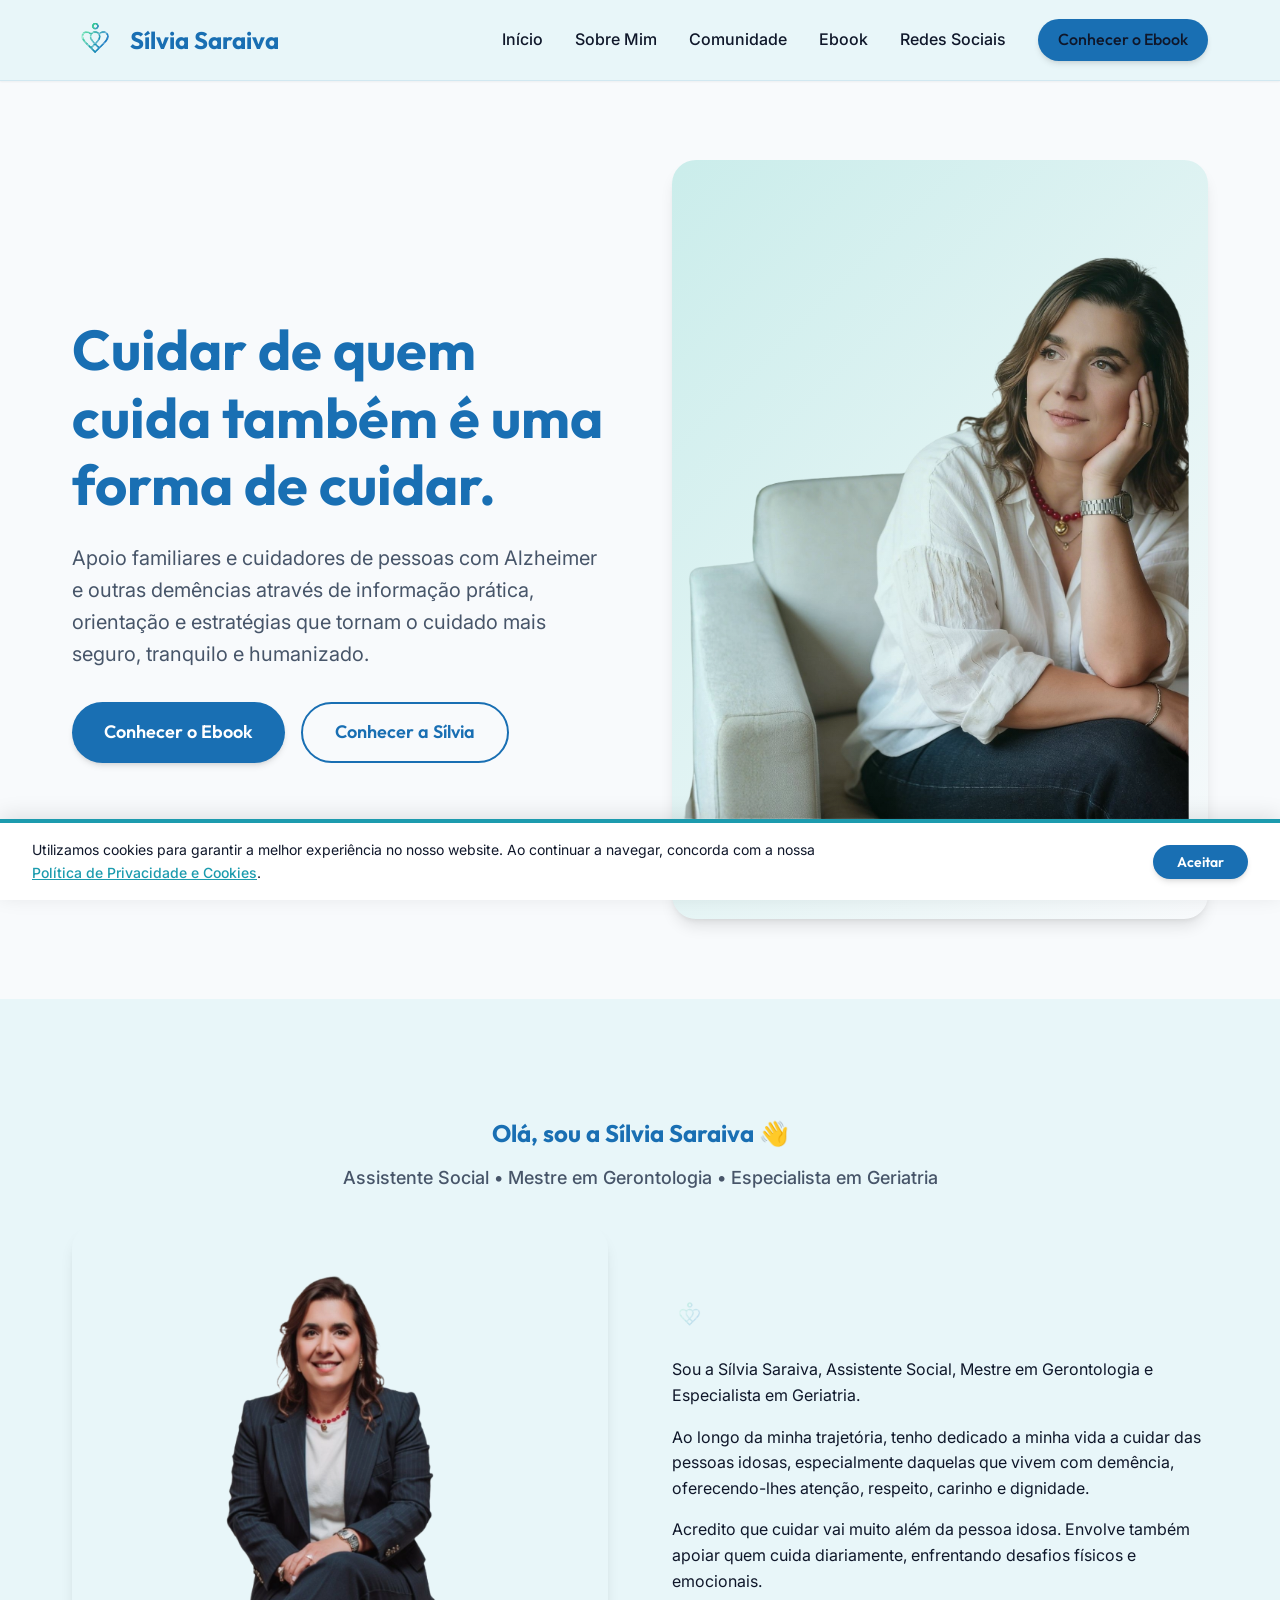
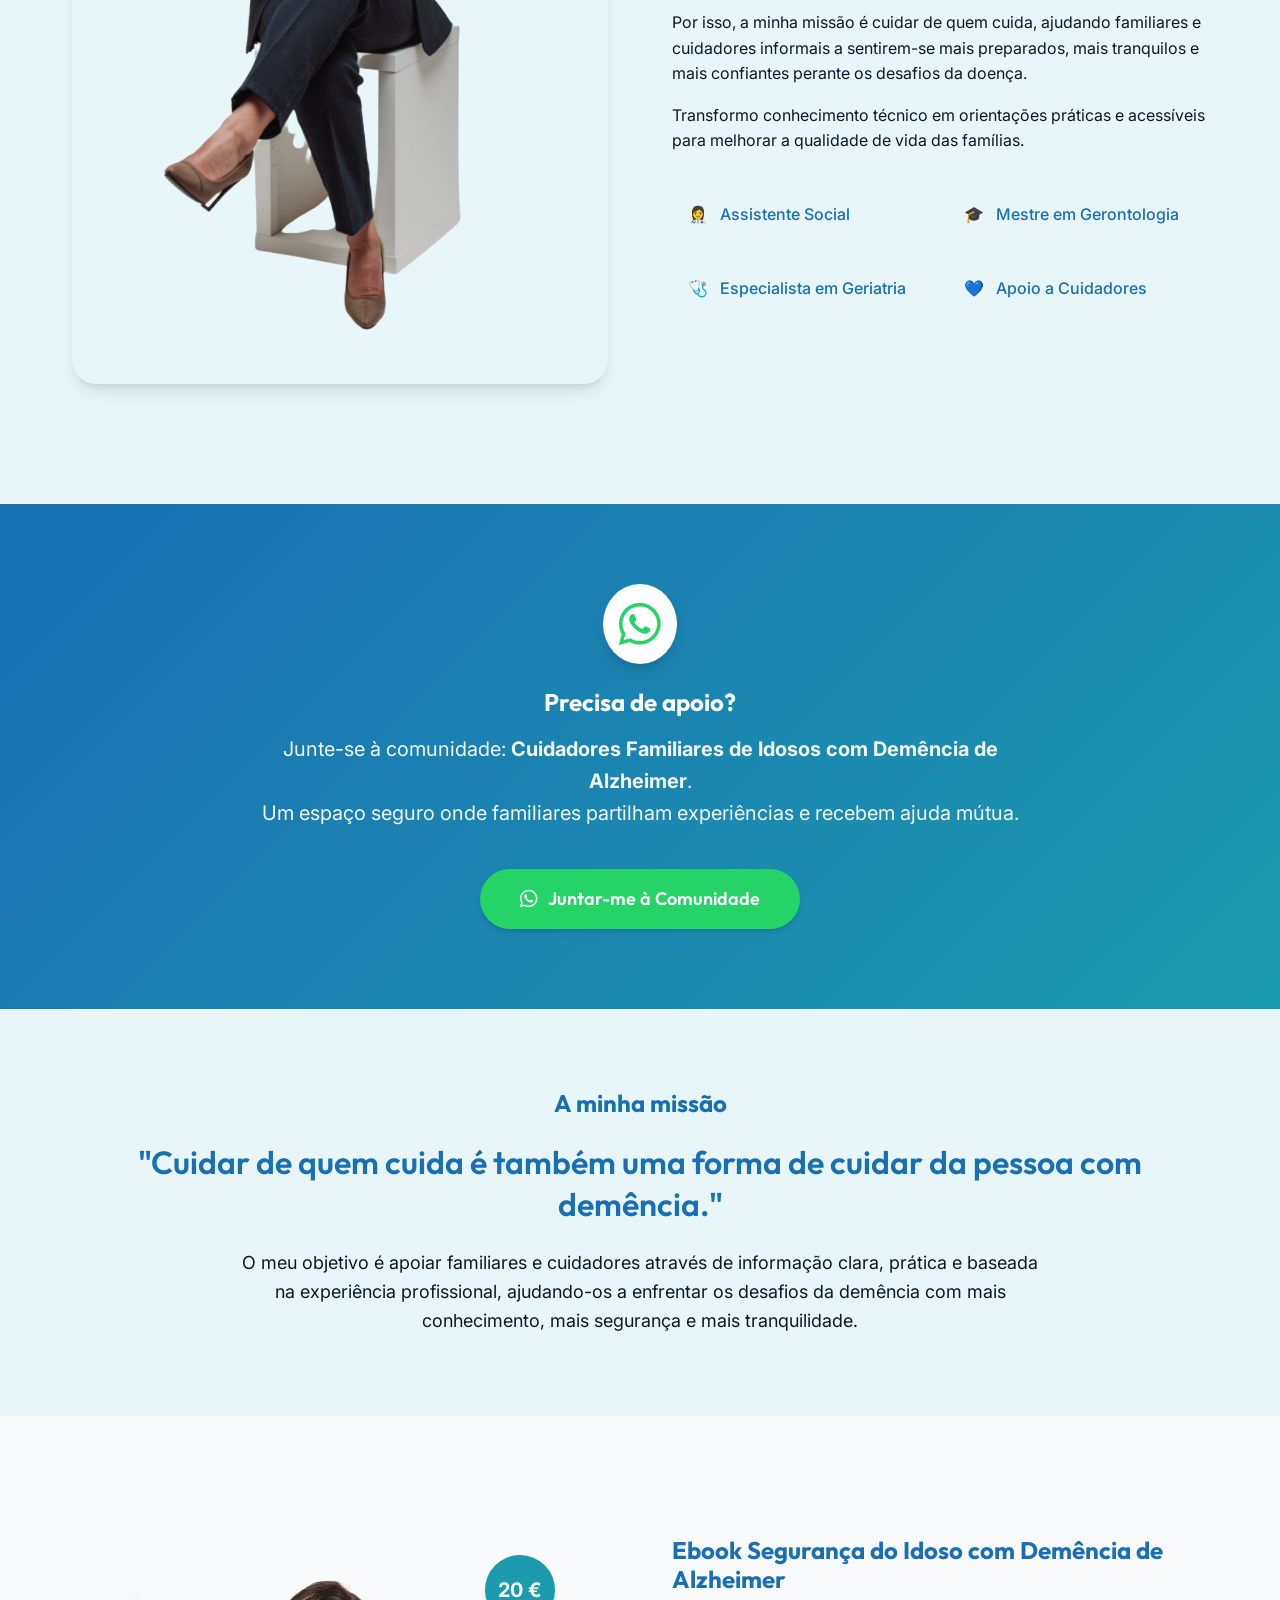
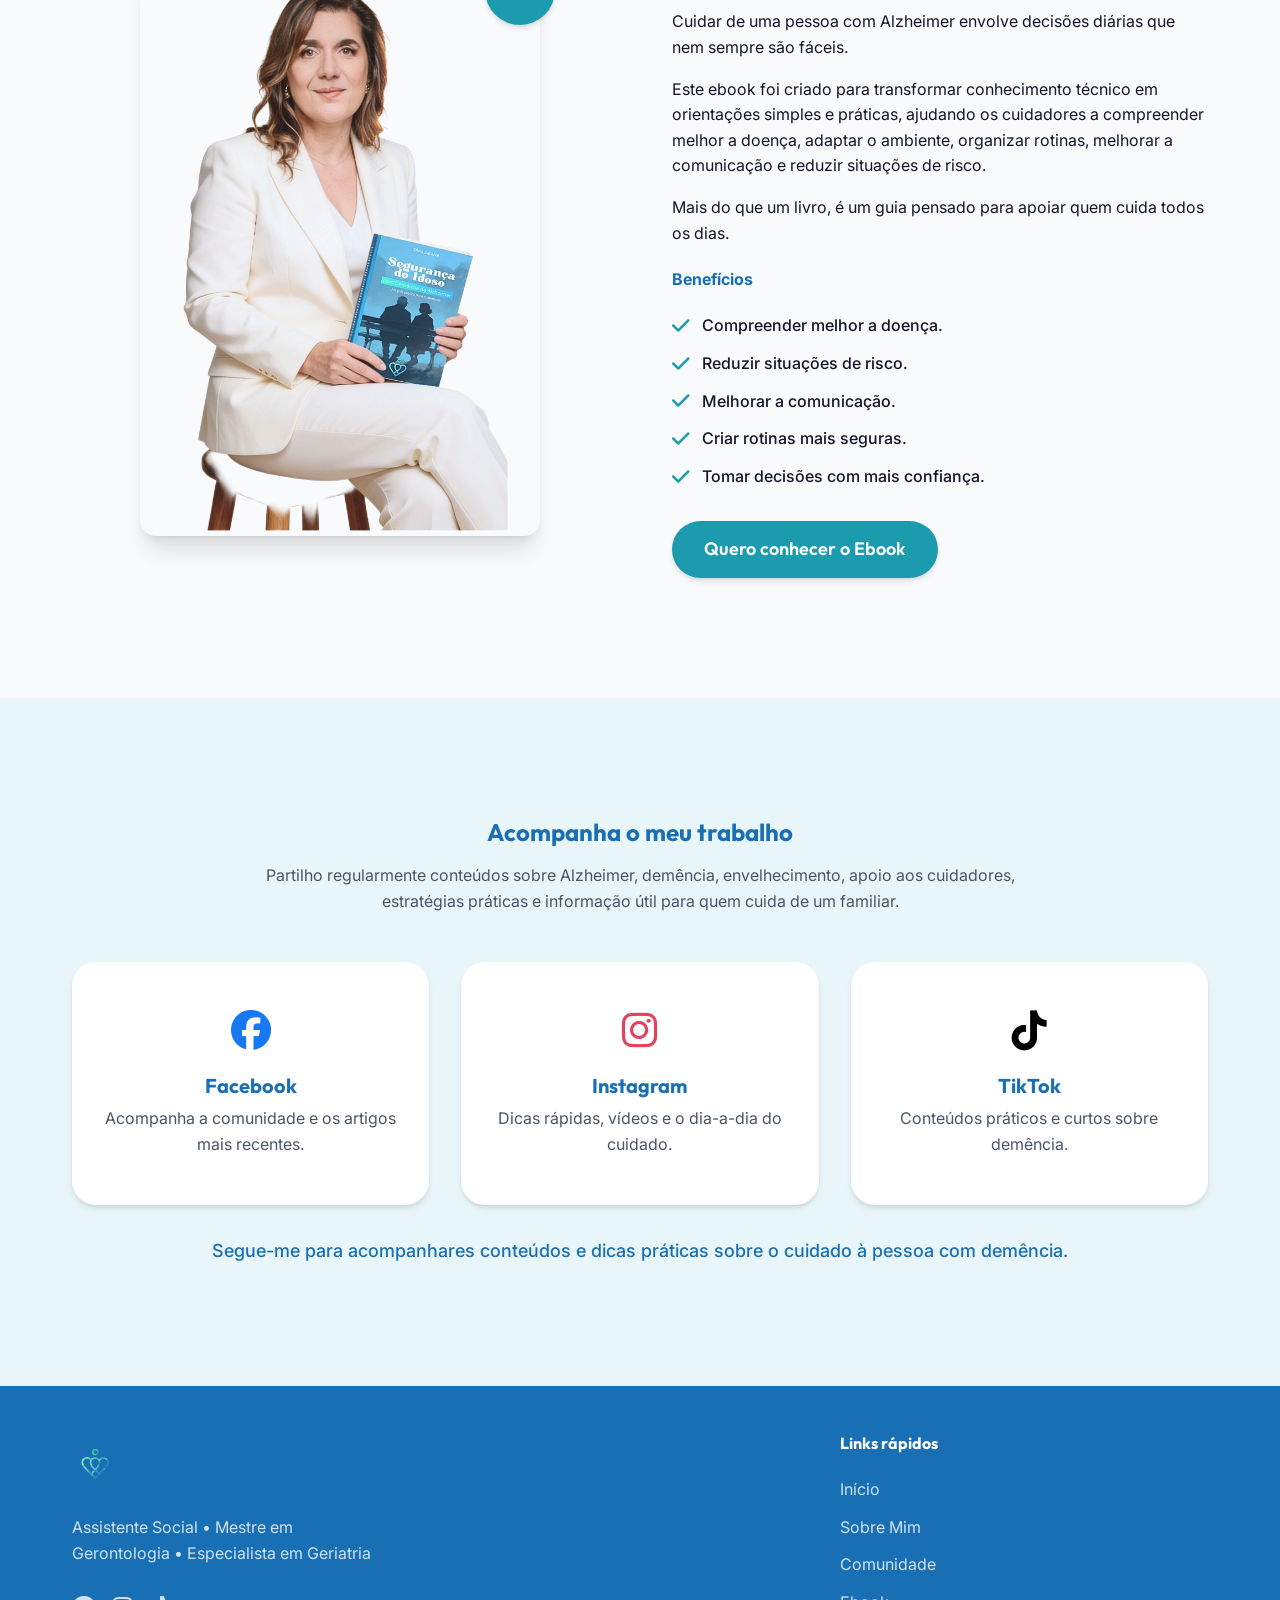
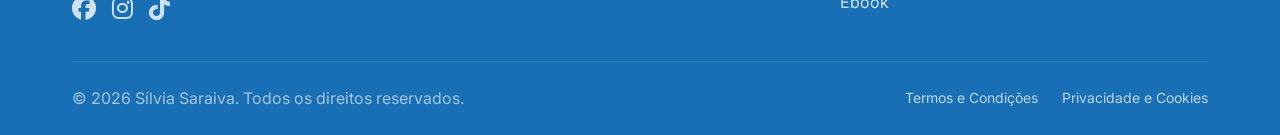
==== commit 8cca9d55: "Add files via upload" ====
--- a/silvia-saraiva/index.html
+++ b/silvia-saraiva/index.html
@@ -72,7 +72,7 @@
 
       <div class="grid-2 mt-4 fade-in">
         <div class="about-image-wrapper">
-          <img src="assets/images/silvia_sobre_mim.png" alt="Sílvia Saraiva" class="about-image" loading="lazy">
+          <img src="assets/images/media__1782418587384.png" alt="Sílvia Saraiva" class="about-image" loading="lazy">
         </div>
         
         <div class="about-content">
@@ -138,20 +138,11 @@
       <div class="ebook-image-wrapper text-center">
         <div style="display: inline-block; position: relative; max-width: 100%;">
           <img src="assets/images/media__1782418587411.png" alt="Capa Ebook Segurança do Idoso com Demência de Alzheimer" class="ebook-feature-image" loading="lazy" style="width: 100%; max-width: 400px; margin: 0 auto;">
-          <div class="price-badge">
-            <span class="old-price">20 €</span>
-            <span class="new-price">GRÁTIS</span>
-            <span class="badge-sub">OFERTA</span>
-          </div>
+          <div class="price-badge">20 €</div>
         </div>
       </div>
       
       <div class="ebook-content">
-        <div class="promo-kicker">
-          <span class="pulse-dot"></span>
-          <span>Oferta Especial • Por Tempo Limitado</span>
-        </div>
-
         <h2>Ebook Segurança do Idoso com Demência de Alzheimer</h2>
         <p class="mb-2">Cuidar de uma pessoa com Alzheimer envolve decisões diárias que nem sempre são fáceis.</p>
         <p class="mb-2">Este ebook foi criado para transformar conhecimento técnico em orientações simples e práticas, ajudando os cuidadores a compreender melhor a doença, adaptar o ambiente, organizar rotinas, melhorar a comunicação e reduzir situações de risco.</p>
@@ -166,28 +157,7 @@
           <li><i class="fa-solid fa-check"></i> Tomar decisões com mais confiança.</li>
         </ul>
         
-        <!-- Caixa de Destaque da Oferta -->
-        <div class="offer-box">
-          <div class="offer-box-header">
-            <span class="offer-tag"><i class="fa-solid fa-gift"></i> Campanha Especial</span>
-            <span class="offer-timer"><i class="fa-regular fa-clock"></i> Gratuito por tempo limitado</span>
-          </div>
-          <div class="offer-box-prices">
-            <span class="old-value">Preço normal: <s>20,00 €</s></span>
-            <span class="current-value">0 €</span>
-            <span class="free-tag">100% GRÁTIS</span>
-          </div>
-          <p class="offer-note"><i class="fa-solid fa-circle-check" style="color: #10B981;"></i> Descarrega o guia digital completo sem qualquer custo.</p>
-        </div>
-        
-        <div>
-          <a href="ebook.html" class="btn btn-promo-cta">
-            <i class="fa-solid fa-download"></i>
-            <span>Descarregar Ebook Grátis</span>
-            <i class="fa-solid fa-arrow-right"></i>
-          </a>
-          <span class="btn-subtext"><i class="fa-solid fa-shield-halved" style="color: var(--color-secondary);"></i> Acesso imediato em formato digital • Poupa 20 €</span>
-        </div>
+        <a href="ebook.html" class="btn btn-tertiary">Quero conhecer o Ebook</a>
       </div>
     </div>
   </section>
--- a/silvia-saraiva/css/variables.css
+++ b/silvia-saraiva/css/variables.css
@@ -1,26 +1,26 @@
-:root {
-  --color-primary: #196FB3; /* Azul do fundo do logo */
-  --color-secondary: #27C5A9; /* Turquesa/Verde do topo do logo */
-  --color-tertiary: #1C9BAE; /* Azul claro / Gradiente intermédio */
-  --color-background: #F8FAFC;
-  --color-background-alt: #E8F6F9; /* Azul bem claro derivado do logo */
-  --color-surface: #FFFFFF;
-  --color-text-main: #0F172A;
-  --color-text-muted: #475569;
-  
-  --font-primary: 'Outfit', sans-serif;
-  --font-secondary: 'Inter', sans-serif;
-  
-  --radius-sm: 8px;
-  --radius-md: 16px;
-  --radius-lg: 24px;
-  --radius-full: 9999px;
-
-  --shadow-sm: 0 1px 2px 0 rgb(0 0 0 / 0.05);
-  --shadow-md: 0 4px 6px -1px rgb(0 0 0 / 0.1), 0 2px 4px -2px rgb(0 0 0 / 0.1);
-  --shadow-lg: 0 10px 15px -3px rgb(0 0 0 / 0.1), 0 4px 6px -4px rgb(0 0 0 / 0.1);
-  --shadow-hover: 0 20px 25px -5px rgb(0 0 0 / 0.1), 0 8px 10px -6px rgb(0 0 0 / 0.1);
-  
-  --transition: all 0.3s cubic-bezier(0.4, 0, 0.2, 1);
-  --spacing-section: 120px;
-}
+:root {
+  --color-primary: #196FB3; /* Azul do fundo do logo */
+  --color-secondary: #27C5A9; /* Turquesa/Verde do topo do logo */
+  --color-tertiary: #1C9BAE; /* Azul claro / Gradiente intermédio */
+  --color-background: #F8FAFC;
+  --color-background-alt: #E8F6F9; /* Azul bem claro derivado do logo */
+  --color-surface: #FFFFFF;
+  --color-text-main: #0F172A;
+  --color-text-muted: #475569;
+  
+  --font-primary: 'Outfit', sans-serif;
+  --font-secondary: 'Inter', sans-serif;
+  
+  --radius-sm: 8px;
+  --radius-md: 16px;
+  --radius-lg: 24px;
+  --radius-full: 9999px;
+
+  --shadow-sm: 0 1px 2px 0 rgb(0 0 0 / 0.05);
+  --shadow-md: 0 4px 6px -1px rgb(0 0 0 / 0.1), 0 2px 4px -2px rgb(0 0 0 / 0.1);
+  --shadow-lg: 0 10px 15px -3px rgb(0 0 0 / 0.1), 0 4px 6px -4px rgb(0 0 0 / 0.1);
+  --shadow-hover: 0 20px 25px -5px rgb(0 0 0 / 0.1), 0 8px 10px -6px rgb(0 0 0 / 0.1);
+  
+  --transition: all 0.3s cubic-bezier(0.4, 0, 0.2, 1);
+  --spacing-section: 120px;
+}
--- a/silvia-saraiva/css/styles.css
+++ b/silvia-saraiva/css/styles.css
@@ -1,631 +1,631 @@
-* {
-  margin: 0;
-  padding: 0;
-  box-sizing: border-box;
-}
-
-html {
-  scroll-behavior: smooth;
-  font-size: 16px;
-}
-
-body {
-  font-family: var(--font-secondary);
-  color: var(--color-text-main);
-  background-color: var(--color-background);
-  line-height: 1.6;
-  overflow-x: hidden;
-  width: 100%;
-  overflow-wrap: break-word;
-  word-wrap: break-word;
-}
-
-h1, h2, h3, h4, h5, h6 {
-  font-family: var(--font-primary);
-  color: var(--color-primary);
-  line-height: 1.2;
-  margin-bottom: 1rem;
-}
-
-a {
-  text-decoration: none;
-  color: inherit;
-  transition: var(--transition);
-}
-
-ul {
-  list-style: none;
-}
-
-img {
-  max-width: 100%;
-  height: auto;
-  display: block;
-}
-
-.container {
-  width: 100%;
-  max-width: 1200px;
-  margin: 0 auto;
-  padding: 0 2rem;
-}
-
-/* Typography */
-.text-center { text-align: center; }
-.text-primary { color: var(--color-primary); }
-.text-muted { color: var(--color-text-muted); }
-.text-tertiary { color: var(--color-tertiary); }
-.mb-1 { margin-bottom: 0.5rem; }
-.mb-2 { margin-bottom: 1rem; }
-.mb-3 { margin-bottom: 1.5rem; }
-.mb-4 { margin-bottom: 2rem; }
-.mt-4 { margin-top: 2rem; }
-
-/* Buttons */
-.btn {
-  display: inline-flex;
-  align-items: center;
-  justify-content: center;
-  padding: 0.875rem 2rem;
-  border-radius: var(--radius-full);
-  font-weight: 600;
-  font-family: var(--font-primary);
-  transition: var(--transition);
-  cursor: pointer;
-  border: none;
-  font-size: 1.125rem;
-}
-
-.btn-primary {
-  background-color: var(--color-primary);
-  color: var(--color-surface);
-  box-shadow: var(--shadow-md);
-}
-
-.btn-primary:hover {
-  background-color: #112643;
-  transform: translateY(-2px);
-  box-shadow: var(--shadow-hover);
-}
-
-.btn-secondary {
-  background-color: transparent;
-  color: var(--color-primary);
-  border: 2px solid var(--color-primary);
-}
-
-.btn-secondary:hover {
-  background-color: var(--color-primary);
-  color: var(--color-surface);
-}
-
-.btn-tertiary {
-  background-color: var(--color-tertiary);
-  color: var(--color-surface);
-  box-shadow: var(--shadow-md);
-}
-
-.btn-tertiary:hover {
-  background-color: #0f9384;
-  transform: translateY(-2px);
-  box-shadow: var(--shadow-hover);
-}
-
-/* Navbar */
-.navbar {
-  position: fixed;
-  top: 0;
-  left: 0;
-  width: 100%;
-  background: rgba(232, 246, 249, 0.98); /* var(--color-background-alt) com opacidade */
-  backdrop-filter: blur(10px);
-  z-index: 1000;
-  box-shadow: var(--shadow-sm);
-  border-bottom: 1px solid rgba(25, 111, 179, 0.1);
-  transition: var(--transition);
-}
-
-.navbar .container {
-  display: flex;
-  justify-content: space-between;
-  align-items: center;
-  height: 80px;
-}
-
-.logo {
-  font-family: var(--font-primary);
-  font-weight: 700;
-  font-size: 1.5rem;
-  color: var(--color-primary);
-  display: flex;
-  align-items: center;
-  gap: 0.5rem;
-}
-
-.nav-links {
-  display: flex;
-  gap: 2rem;
-  align-items: center;
-}
-
-.nav-links a {
-  font-weight: 500;
-  color: var(--color-text-main);
-}
-
-.nav-links a:hover {
-  color: var(--color-tertiary);
-}
-
-.nav-cta {
-  padding: 0.5rem 1.25rem;
-  font-size: 1rem;
-}
-
-.mobile-menu-btn {
-  display: none;
-  background: none;
-  border: none;
-  font-size: 1.5rem;
-  color: var(--color-primary);
-  cursor: pointer;
-}
-
-/* Sections */
-section {
-  padding: var(--spacing-section) 0;
-}
-
-.section-light {
-  background-color: var(--color-background-alt);
-}
-
-.grid-2 {
-  display: grid;
-  grid-template-columns: 1fr 1fr;
-  gap: 4rem;
-  align-items: center;
-}
-
-/* Cards */
-.card {
-  background: var(--color-surface);
-  padding: 2rem;
-  border-radius: var(--radius-lg);
-  box-shadow: var(--shadow-md);
-  transition: var(--transition);
-  height: 100%;
-  display: flex;
-  flex-direction: column;
-}
-
-.card:hover {
-  transform: translateY(-5px);
-  box-shadow: var(--shadow-lg);
-}
-
-.card-icon {
-  font-size: 2.5rem;
-  margin-bottom: 1rem;
-  color: var(--color-tertiary);
-}
-
-.card-title {
-  font-size: 1.25rem;
-  margin-bottom: 0.5rem;
-}
-
-/* Animations */
-.fade-in {
-  opacity: 0;
-  transform: translateY(20px);
-  transition: opacity 0.8s ease-out, transform 0.8s ease-out;
-}
-
-.fade-in.visible {
-  opacity: 1;
-  transform: translateY(0);
-}
-
-/* Footer */
-footer {
-  background-color: var(--color-primary);
-  color: var(--color-surface);
-  padding: 3rem 0 1.5rem;
-}
-
-.footer-grid {
-  display: grid;
-  grid-template-columns: 2fr 1fr;
-  gap: 2rem;
-  margin-bottom: 2rem;
-}
-
-.footer-col h4 {
-  color: var(--color-surface);
-  margin-bottom: 1.5rem;
-}
-
-.footer-links li {
-  margin-bottom: 0.75rem;
-}
-
-.footer-links a {
-  color: rgba(255, 255, 255, 0.8);
-}
-
-.footer-links a:hover {
-  color: var(--color-tertiary);
-}
-
-.footer-bottom {
-  text-align: center;
-  padding-top: 1.5rem;
-  border-top: 1px solid rgba(255,255,255,0.1);
-  color: rgba(255,255,255,0.6);
-  display: flex;
-  justify-content: space-between;
-  align-items: center;
-  flex-wrap: wrap;
-  gap: 1rem;
-}
-
-.footer-legal-links {
-  display: flex;
-  gap: 1.5rem;
-}
-
-.footer-legal-links a {
-  color: rgba(255,255,255,0.7);
-  font-size: 0.875rem;
-}
-
-.footer-legal-links a:hover {
-  color: white;
-  text-decoration: underline;
-}
-
-@media (max-width: 768px) {
-  .footer-grid {
-    grid-template-columns: 1fr;
-    gap: 2rem;
-  }
-  .footer-bottom {
-    flex-direction: column;
-  }
-}
-
-/* Responsive */
-@media (max-width: 992px) {
-  .grid-2 {
-    grid-template-columns: 1fr;
-    gap: 3rem;
-  }
-  
-  :root {
-    --spacing-section: 80px;
-  }
-}
-
-@media (max-width: 768px) {
-  .nav-links {
-    display: none; /* Hide on mobile, you could implement a hamburger menu later */
-  }
-  
-  .mobile-menu-btn {
-    display: block;
-  }
-  
-  h1 { font-size: 2.25rem !important; }
-  h2 { font-size: 1.75rem !important; }
-  
-  .btn { padding: 0.75rem 1.5rem; font-size: 1rem; }
-  
-  .container { padding: 0 1.25rem; }
-}
-
-@media (max-width: 480px) {
-  h1 { font-size: 1.875rem !important; }
-  h2 { font-size: 1.5rem !important; }
-  
-  .about-cards {
-    grid-template-columns: 1fr;
-  }
-  
-  .grid-2 {
-    gap: 2rem;
-  }
-  
-  .hero {
-    padding-top: 120px;
-    padding-bottom: 60px;
-  }
-}
-
-/* Utilities adicionais para responsividade inline */
-@media (max-width: 768px) {
-  .p-responsive { padding: 1.5rem !important; }
-  .text-responsive { font-size: 3rem !important; }
-  .modal-content { padding: 1.5rem !important; }
-  .grid-2 { gap: 1.5rem !important; }
-}
-
-/* Specific Section Styles */
-
-/* Hero */
-.hero {
-  padding-top: 160px;
-  padding-bottom: 80px;
-  min-height: 100vh;
-  display: flex;
-  align-items: center;
-}
-
-.hero h1 {
-  font-size: 3.5rem;
-  margin-bottom: 1.5rem;
-}
-
-.hero p {
-  font-size: 1.25rem;
-  color: var(--color-text-muted);
-  margin-bottom: 2rem;
-}
-
-.hero-btns {
-  display: flex;
-  gap: 1rem;
-  flex-wrap: wrap;
-}
-
-.hero-image-wrapper {
-  position: relative;
-  border-radius: var(--radius-lg);
-  overflow: hidden;
-  box-shadow: var(--shadow-lg);
-}
-
-.hero-image-wrapper::after {
-  content: '';
-  position: absolute;
-  top: 0; left: 0; width: 100%; height: 100%;
-  background: linear-gradient(135deg, rgba(20,184,166,0.2) 0%, rgba(255,255,255,0) 100%);
-  pointer-events: none;
-}
-
-/* Sobre Mim */
-.about-image {
-  border-radius: var(--radius-lg);
-  box-shadow: var(--shadow-lg);
-}
-
-.about-cards {
-  display: grid;
-  grid-template-columns: 1fr 1fr;
-  gap: 1rem;
-  margin-top: 2rem;
-}
-
-.about-card-mini {
-  background: var(--color-background-alt);
-  padding: 1rem;
-  border-radius: var(--radius-md);
-  display: flex;
-  align-items: center;
-  gap: 0.75rem;
-  font-weight: 500;
-  color: var(--color-primary);
-}
-
-/* Missão */
-.mission-quote {
-  font-family: var(--font-primary);
-  font-size: 2rem;
-  color: var(--color-primary);
-  font-weight: 600;
-  margin-bottom: 1.5rem;
-  line-height: 1.3;
-}
-
-/* Ebook Feature */
-.ebook-feature-image {
-  border-radius: var(--radius-md);
-  box-shadow: var(--shadow-hover);
-  position: relative;
-}
-
-.price-badge {
-  position: absolute;
-  top: -15px;
-  right: -15px;
-  background: var(--color-tertiary);
-  color: white;
-  width: 70px;
-  height: 70px;
-  border-radius: 50%;
-  display: flex;
-  align-items: center;
-  justify-content: center;
-  font-weight: 700;
-  font-size: 1.25rem;
-  box-shadow: var(--shadow-md);
-  z-index: 10;
-}
-
-.benefits-list {
-  margin: 1.5rem 0 2rem;
-}
-
-.benefits-list li {
-  display: flex;
-  align-items: center;
-  gap: 0.75rem;
-  margin-bottom: 0.75rem;
-  font-weight: 500;
-}
-
-.benefits-list li i {
-  color: var(--color-tertiary);
-  font-size: 1.25rem;
-}
-
-/* Social Cards */
-.social-grid {
-  display: grid;
-  grid-template-columns: repeat(auto-fit, minmax(min(100%, 300px), 1fr));
-  gap: 2rem;
-  margin-top: 3rem;
-}
-
-.social-card {
-  text-align: center;
-  padding: 3rem 2rem;
-  text-decoration: none;
-  display: flex;
-  flex-direction: column;
-  align-items: center;
-}
-
-.social-card:hover .card-icon {
-  transform: scale(1.1);
-}
-
-.social-card .card-icon {
-  transition: var(--transition);
-  margin-bottom: 1.5rem;
-}
-
-/* Accordion FAQ */
-.accordion {
-  margin-top: 2rem;
-}
-
-.accordion-item {
-  background: var(--color-surface);
-  border-radius: var(--radius-md);
-  margin-bottom: 1rem;
-  box-shadow: var(--shadow-sm);
-  overflow: hidden;
-}
-
-.accordion-header {
-  padding: 1.5rem;
-  cursor: pointer;
-  display: flex;
-  justify-content: space-between;
-  align-items: center;
-  font-weight: 600;
-  font-family: var(--font-primary);
-  color: var(--color-primary);
-}
-
-.accordion-content {
-  padding: 0 1.5rem;
-  max-height: 0;
-  overflow: hidden;
-  transition: max-height 0.3s ease-out, padding 0.3s ease;
-}
-
-.accordion-item.active .accordion-content {
-  padding: 0 1.5rem 1.5rem;
-  max-height: 500px; /* arbitrary max height */
-}
-
-.accordion-icon {
-  transition: transform 0.3s ease;
-}
-
-.accordion-item.active .accordion-icon {
-  transform: rotate(180deg);
-}
-
-/* Forms */
-.form-group {
-  margin-bottom: 1.5rem;
-}
-
-.form-label {
-  display: block;
-  font-weight: 500;
-  margin-bottom: 0.5rem;
-  color: var(--color-primary);
-}
-
-.form-control {
-  width: 100%;
-  padding: 0.875rem 1rem;
-  border: 1px solid #CBD5E1;
-  border-radius: var(--radius-sm);
-  font-family: var(--font-secondary);
-  font-size: 1rem;
-  transition: var(--transition);
-}
-
-.form-control:focus {
-  outline: none;
-  border-color: var(--color-tertiary);
-  box-shadow: 0 0 0 3px rgba(20, 184, 166, 0.1);
-}
-
-.radio-group {
-  display: flex;
-  gap: 1.5rem;
-}
-
-.radio-label {
-  display: flex;
-  align-items: center;
-  gap: 0.5rem;
-  cursor: pointer;
-}
-
-/* Cookie Banner */
-.cookie-banner {
-  position: fixed;
-  bottom: 0;
-  left: 0;
-  width: 100%;
-  background-color: var(--color-surface);
-  color: var(--color-text-main);
-  padding: 1.5rem;
-  box-shadow: 0 -4px 20px rgba(0,0,0,0.1);
-  display: flex;
-  flex-direction: column;
-  align-items: center;
-  justify-content: space-between;
-  gap: 1rem;
-  z-index: 9999;
-  transform: translateY(100%);
-  transition: transform 0.4s cubic-bezier(0.16, 1, 0.3, 1);
-  border-top: 4px solid var(--color-tertiary);
-}
-
-.cookie-banner.show {
-  transform: translateY(0);
-}
-
-.cookie-banner-text {
-  font-size: 0.875rem;
-  text-align: center;
-  max-width: 800px;
-}
-
-.cookie-banner-text a {
-  color: var(--color-tertiary);
-  text-decoration: underline;
-  font-weight: 500;
-}
-
-.cookie-banner-btn {
-  white-space: nowrap;
-}
-
-@media (min-width: 768px) {
-  .cookie-banner {
-    flex-direction: row;
-    padding: 1rem 2rem;
-  }
-  .cookie-banner-text {
-    text-align: left;
-  }
-}
+* {
+  margin: 0;
+  padding: 0;
+  box-sizing: border-box;
+}
+
+html {
+  scroll-behavior: smooth;
+  font-size: 16px;
+}
+
+body {
+  font-family: var(--font-secondary);
+  color: var(--color-text-main);
+  background-color: var(--color-background);
+  line-height: 1.6;
+  overflow-x: hidden;
+  width: 100%;
+  overflow-wrap: break-word;
+  word-wrap: break-word;
+}
+
+h1, h2, h3, h4, h5, h6 {
+  font-family: var(--font-primary);
+  color: var(--color-primary);
+  line-height: 1.2;
+  margin-bottom: 1rem;
+}
+
+a {
+  text-decoration: none;
+  color: inherit;
+  transition: var(--transition);
+}
+
+ul {
+  list-style: none;
+}
+
+img {
+  max-width: 100%;
+  height: auto;
+  display: block;
+}
+
+.container {
+  width: 100%;
+  max-width: 1200px;
+  margin: 0 auto;
+  padding: 0 2rem;
+}
+
+/* Typography */
+.text-center { text-align: center; }
+.text-primary { color: var(--color-primary); }
+.text-muted { color: var(--color-text-muted); }
+.text-tertiary { color: var(--color-tertiary); }
+.mb-1 { margin-bottom: 0.5rem; }
+.mb-2 { margin-bottom: 1rem; }
+.mb-3 { margin-bottom: 1.5rem; }
+.mb-4 { margin-bottom: 2rem; }
+.mt-4 { margin-top: 2rem; }
+
+/* Buttons */
+.btn {
+  display: inline-flex;
+  align-items: center;
+  justify-content: center;
+  padding: 0.875rem 2rem;
+  border-radius: var(--radius-full);
+  font-weight: 600;
+  font-family: var(--font-primary);
+  transition: var(--transition);
+  cursor: pointer;
+  border: none;
+  font-size: 1.125rem;
+}
+
+.btn-primary {
+  background-color: var(--color-primary);
+  color: var(--color-surface);
+  box-shadow: var(--shadow-md);
+}
+
+.btn-primary:hover {
+  background-color: #112643;
+  transform: translateY(-2px);
+  box-shadow: var(--shadow-hover);
+}
+
+.btn-secondary {
+  background-color: transparent;
+  color: var(--color-primary);
+  border: 2px solid var(--color-primary);
+}
+
+.btn-secondary:hover {
+  background-color: var(--color-primary);
+  color: var(--color-surface);
+}
+
+.btn-tertiary {
+  background-color: var(--color-tertiary);
+  color: var(--color-surface);
+  box-shadow: var(--shadow-md);
+}
+
+.btn-tertiary:hover {
+  background-color: #0f9384;
+  transform: translateY(-2px);
+  box-shadow: var(--shadow-hover);
+}
+
+/* Navbar */
+.navbar {
+  position: fixed;
+  top: 0;
+  left: 0;
+  width: 100%;
+  background: rgba(232, 246, 249, 0.98); /* var(--color-background-alt) com opacidade */
+  backdrop-filter: blur(10px);
+  z-index: 1000;
+  box-shadow: var(--shadow-sm);
+  border-bottom: 1px solid rgba(25, 111, 179, 0.1);
+  transition: var(--transition);
+}
+
+.navbar .container {
+  display: flex;
+  justify-content: space-between;
+  align-items: center;
+  height: 80px;
+}
+
+.logo {
+  font-family: var(--font-primary);
+  font-weight: 700;
+  font-size: 1.5rem;
+  color: var(--color-primary);
+  display: flex;
+  align-items: center;
+  gap: 0.5rem;
+}
+
+.nav-links {
+  display: flex;
+  gap: 2rem;
+  align-items: center;
+}
+
+.nav-links a {
+  font-weight: 500;
+  color: var(--color-text-main);
+}
+
+.nav-links a:hover {
+  color: var(--color-tertiary);
+}
+
+.nav-cta {
+  padding: 0.5rem 1.25rem;
+  font-size: 1rem;
+}
+
+.mobile-menu-btn {
+  display: none;
+  background: none;
+  border: none;
+  font-size: 1.5rem;
+  color: var(--color-primary);
+  cursor: pointer;
+}
+
+/* Sections */
+section {
+  padding: var(--spacing-section) 0;
+}
+
+.section-light {
+  background-color: var(--color-background-alt);
+}
+
+.grid-2 {
+  display: grid;
+  grid-template-columns: 1fr 1fr;
+  gap: 4rem;
+  align-items: center;
+}
+
+/* Cards */
+.card {
+  background: var(--color-surface);
+  padding: 2rem;
+  border-radius: var(--radius-lg);
+  box-shadow: var(--shadow-md);
+  transition: var(--transition);
+  height: 100%;
+  display: flex;
+  flex-direction: column;
+}
+
+.card:hover {
+  transform: translateY(-5px);
+  box-shadow: var(--shadow-lg);
+}
+
+.card-icon {
+  font-size: 2.5rem;
+  margin-bottom: 1rem;
+  color: var(--color-tertiary);
+}
+
+.card-title {
+  font-size: 1.25rem;
+  margin-bottom: 0.5rem;
+}
+
+/* Animations */
+.fade-in {
+  opacity: 0;
+  transform: translateY(20px);
+  transition: opacity 0.8s ease-out, transform 0.8s ease-out;
+}
+
+.fade-in.visible {
+  opacity: 1;
+  transform: translateY(0);
+}
+
+/* Footer */
+footer {
+  background-color: var(--color-primary);
+  color: var(--color-surface);
+  padding: 3rem 0 1.5rem;
+}
+
+.footer-grid {
+  display: grid;
+  grid-template-columns: 2fr 1fr;
+  gap: 2rem;
+  margin-bottom: 2rem;
+}
+
+.footer-col h4 {
+  color: var(--color-surface);
+  margin-bottom: 1.5rem;
+}
+
+.footer-links li {
+  margin-bottom: 0.75rem;
+}
+
+.footer-links a {
+  color: rgba(255, 255, 255, 0.8);
+}
+
+.footer-links a:hover {
+  color: var(--color-tertiary);
+}
+
+.footer-bottom {
+  text-align: center;
+  padding-top: 1.5rem;
+  border-top: 1px solid rgba(255,255,255,0.1);
+  color: rgba(255,255,255,0.6);
+  display: flex;
+  justify-content: space-between;
+  align-items: center;
+  flex-wrap: wrap;
+  gap: 1rem;
+}
+
+.footer-legal-links {
+  display: flex;
+  gap: 1.5rem;
+}
+
+.footer-legal-links a {
+  color: rgba(255,255,255,0.7);
+  font-size: 0.875rem;
+}
+
+.footer-legal-links a:hover {
+  color: white;
+  text-decoration: underline;
+}
+
+@media (max-width: 768px) {
+  .footer-grid {
+    grid-template-columns: 1fr;
+    gap: 2rem;
+  }
+  .footer-bottom {
+    flex-direction: column;
+  }
+}
+
+/* Responsive */
+@media (max-width: 992px) {
+  .grid-2 {
+    grid-template-columns: 1fr;
+    gap: 3rem;
+  }
+  
+  :root {
+    --spacing-section: 80px;
+  }
+}
+
+@media (max-width: 768px) {
+  .nav-links {
+    display: none; /* Hide on mobile, you could implement a hamburger menu later */
+  }
+  
+  .mobile-menu-btn {
+    display: block;
+  }
+  
+  h1 { font-size: 2.25rem !important; }
+  h2 { font-size: 1.75rem !important; }
+  
+  .btn { padding: 0.75rem 1.5rem; font-size: 1rem; }
+  
+  .container { padding: 0 1.25rem; }
+}
+
+@media (max-width: 480px) {
+  h1 { font-size: 1.875rem !important; }
+  h2 { font-size: 1.5rem !important; }
+  
+  .about-cards {
+    grid-template-columns: 1fr;
+  }
+  
+  .grid-2 {
+    gap: 2rem;
+  }
+  
+  .hero {
+    padding-top: 120px;
+    padding-bottom: 60px;
+  }
+}
+
+/* Utilities adicionais para responsividade inline */
+@media (max-width: 768px) {
+  .p-responsive { padding: 1.5rem !important; }
+  .text-responsive { font-size: 3rem !important; }
+  .modal-content { padding: 1.5rem !important; }
+  .grid-2 { gap: 1.5rem !important; }
+}
+
+/* Specific Section Styles */
+
+/* Hero */
+.hero {
+  padding-top: 160px;
+  padding-bottom: 80px;
+  min-height: 100vh;
+  display: flex;
+  align-items: center;
+}
+
+.hero h1 {
+  font-size: 3.5rem;
+  margin-bottom: 1.5rem;
+}
+
+.hero p {
+  font-size: 1.25rem;
+  color: var(--color-text-muted);
+  margin-bottom: 2rem;
+}
+
+.hero-btns {
+  display: flex;
+  gap: 1rem;
+  flex-wrap: wrap;
+}
+
+.hero-image-wrapper {
+  position: relative;
+  border-radius: var(--radius-lg);
+  overflow: hidden;
+  box-shadow: var(--shadow-lg);
+}
+
+.hero-image-wrapper::after {
+  content: '';
+  position: absolute;
+  top: 0; left: 0; width: 100%; height: 100%;
+  background: linear-gradient(135deg, rgba(20,184,166,0.2) 0%, rgba(255,255,255,0) 100%);
+  pointer-events: none;
+}
+
+/* Sobre Mim */
+.about-image {
+  border-radius: var(--radius-lg);
+  box-shadow: var(--shadow-lg);
+}
+
+.about-cards {
+  display: grid;
+  grid-template-columns: 1fr 1fr;
+  gap: 1rem;
+  margin-top: 2rem;
+}
+
+.about-card-mini {
+  background: var(--color-background-alt);
+  padding: 1rem;
+  border-radius: var(--radius-md);
+  display: flex;
+  align-items: center;
+  gap: 0.75rem;
+  font-weight: 500;
+  color: var(--color-primary);
+}
+
+/* Missão */
+.mission-quote {
+  font-family: var(--font-primary);
+  font-size: 2rem;
+  color: var(--color-primary);
+  font-weight: 600;
+  margin-bottom: 1.5rem;
+  line-height: 1.3;
+}
+
+/* Ebook Feature */
+.ebook-feature-image {
+  border-radius: var(--radius-md);
+  box-shadow: var(--shadow-hover);
+  position: relative;
+}
+
+.price-badge {
+  position: absolute;
+  top: -15px;
+  right: -15px;
+  background: var(--color-tertiary);
+  color: white;
+  width: 70px;
+  height: 70px;
+  border-radius: 50%;
+  display: flex;
+  align-items: center;
+  justify-content: center;
+  font-weight: 700;
+  font-size: 1.25rem;
+  box-shadow: var(--shadow-md);
+  z-index: 10;
+}
+
+.benefits-list {
+  margin: 1.5rem 0 2rem;
+}
+
+.benefits-list li {
+  display: flex;
+  align-items: center;
+  gap: 0.75rem;
+  margin-bottom: 0.75rem;
+  font-weight: 500;
+}
+
+.benefits-list li i {
+  color: var(--color-tertiary);
+  font-size: 1.25rem;
+}
+
+/* Social Cards */
+.social-grid {
+  display: grid;
+  grid-template-columns: repeat(auto-fit, minmax(min(100%, 300px), 1fr));
+  gap: 2rem;
+  margin-top: 3rem;
+}
+
+.social-card {
+  text-align: center;
+  padding: 3rem 2rem;
+  text-decoration: none;
+  display: flex;
+  flex-direction: column;
+  align-items: center;
+}
+
+.social-card:hover .card-icon {
+  transform: scale(1.1);
+}
+
+.social-card .card-icon {
+  transition: var(--transition);
+  margin-bottom: 1.5rem;
+}
+
+/* Accordion FAQ */
+.accordion {
+  margin-top: 2rem;
+}
+
+.accordion-item {
+  background: var(--color-surface);
+  border-radius: var(--radius-md);
+  margin-bottom: 1rem;
+  box-shadow: var(--shadow-sm);
+  overflow: hidden;
+}
+
+.accordion-header {
+  padding: 1.5rem;
+  cursor: pointer;
+  display: flex;
+  justify-content: space-between;
+  align-items: center;
+  font-weight: 600;
+  font-family: var(--font-primary);
+  color: var(--color-primary);
+}
+
+.accordion-content {
+  padding: 0 1.5rem;
+  max-height: 0;
+  overflow: hidden;
+  transition: max-height 0.3s ease-out, padding 0.3s ease;
+}
+
+.accordion-item.active .accordion-content {
+  padding: 0 1.5rem 1.5rem;
+  max-height: 500px; /* arbitrary max height */
+}
+
+.accordion-icon {
+  transition: transform 0.3s ease;
+}
+
+.accordion-item.active .accordion-icon {
+  transform: rotate(180deg);
+}
+
+/* Forms */
+.form-group {
+  margin-bottom: 1.5rem;
+}
+
+.form-label {
+  display: block;
+  font-weight: 500;
+  margin-bottom: 0.5rem;
+  color: var(--color-primary);
+}
+
+.form-control {
+  width: 100%;
+  padding: 0.875rem 1rem;
+  border: 1px solid #CBD5E1;
+  border-radius: var(--radius-sm);
+  font-family: var(--font-secondary);
+  font-size: 1rem;
+  transition: var(--transition);
+}
+
+.form-control:focus {
+  outline: none;
+  border-color: var(--color-tertiary);
+  box-shadow: 0 0 0 3px rgba(20, 184, 166, 0.1);
+}
+
+.radio-group {
+  display: flex;
+  gap: 1.5rem;
+}
+
+.radio-label {
+  display: flex;
+  align-items: center;
+  gap: 0.5rem;
+  cursor: pointer;
+}
+
+/* Cookie Banner */
+.cookie-banner {
+  position: fixed;
+  bottom: 0;
+  left: 0;
+  width: 100%;
+  background-color: var(--color-surface);
+  color: var(--color-text-main);
+  padding: 1.5rem;
+  box-shadow: 0 -4px 20px rgba(0,0,0,0.1);
+  display: flex;
+  flex-direction: column;
+  align-items: center;
+  justify-content: space-between;
+  gap: 1rem;
+  z-index: 9999;
+  transform: translateY(100%);
+  transition: transform 0.4s cubic-bezier(0.16, 1, 0.3, 1);
+  border-top: 4px solid var(--color-tertiary);
+}
+
+.cookie-banner.show {
+  transform: translateY(0);
+}
+
+.cookie-banner-text {
+  font-size: 0.875rem;
+  text-align: center;
+  max-width: 800px;
+}
+
+.cookie-banner-text a {
+  color: var(--color-tertiary);
+  text-decoration: underline;
+  font-weight: 500;
+}
+
+.cookie-banner-btn {
+  white-space: nowrap;
+}
+
+@media (min-width: 768px) {
+  .cookie-banner {
+    flex-direction: row;
+    padding: 1rem 2rem;
+  }
+  .cookie-banner-text {
+    text-align: left;
+  }
+}
